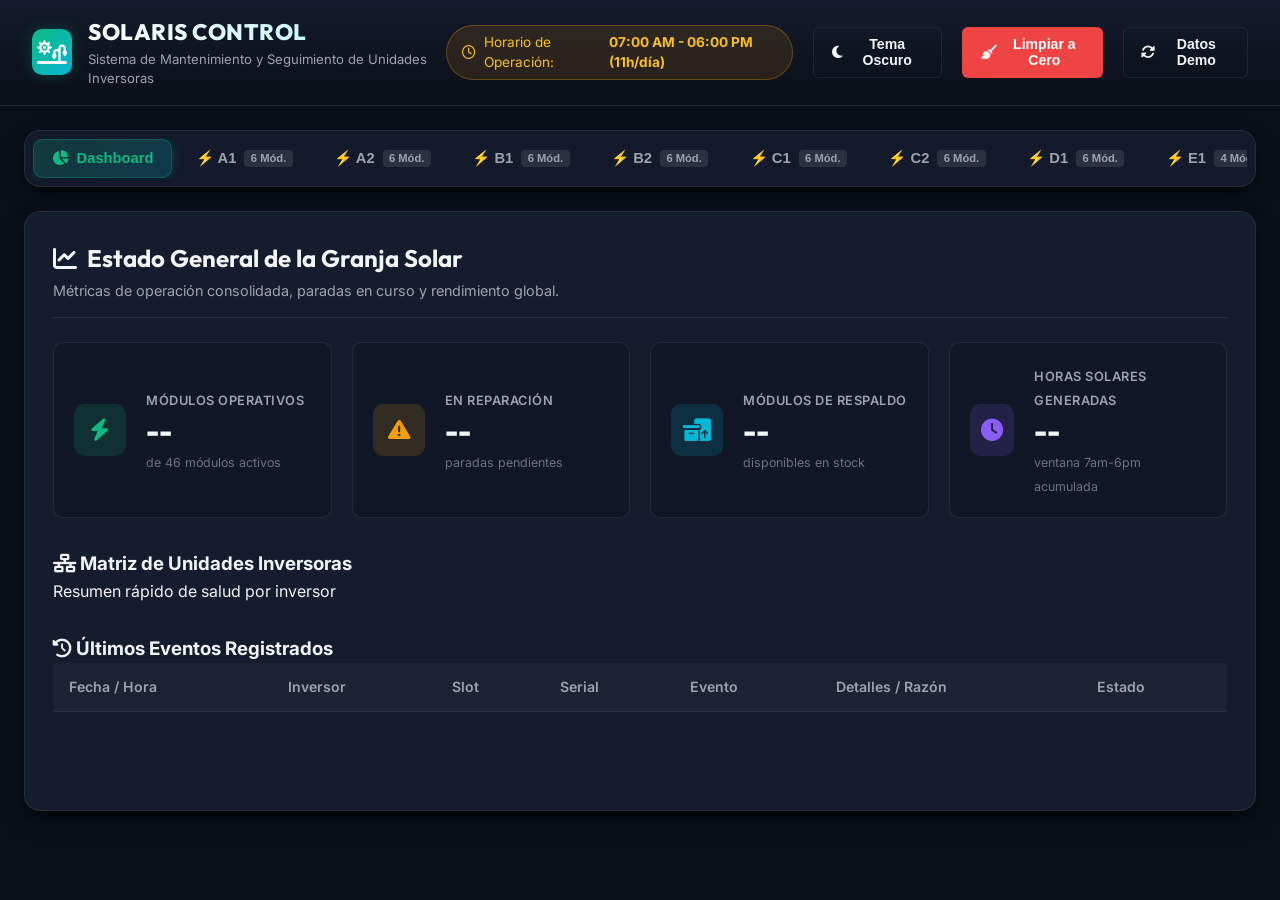
==== static/index.html @ cd7bfc7a "Feat: require mandatory final diagnosis or applied solution for repair restart" ====
<!DOCTYPE html>
<html lang="es">
<head>
    <meta charset="UTF-8">
    <meta name="viewport" content="width=device-width, initial-scale=1.0">
    <title>Granja Solar - Control de Módulos de Potencia</title>
    <!-- Google Fonts -->
    <link rel="preconnect" href="https://fonts.googleapis.com">
    <link rel="preconnect" href="https://fonts.gstatic.com" crossorigin>
    <link href="https://fonts.googleapis.com/css2?family=Inter:wght@300;400;500;600;700&family=Outfit:wght@400;600;700;800&display=swap" rel="stylesheet">
    <!-- FontAwesome / Lucide Icons -->
    <link rel="stylesheet" href="https://cdnjs.cloudflare.com/ajax/libs/font-awesome/6.4.0/css/all.min.css">
    <!-- Custom CSS -->
    <link rel="stylesheet" href="/static/css/styles.css">
</head>
<body>

    <!-- Header Navigation Bar -->
    <header class="app-header">
        <div class="header-brand">
            <div class="logo-icon">
                <i class="fa-solid fa-sun-plant-wilt"></i>
            </div>
            <div>
                <h1>SOLARIS CONTROL</h1>
                <p>Sistema de Mantenimiento y Seguimiento de Unidades Inversoras</p>
            </div>
        </div>

        <div class="header-status">
            <div class="solar-schedule-badge">
                <i class="fa-regular fa-clock"></i> Horario de Operación: <strong>07:00 AM - 06:00 PM (11h/día)</strong>
            </div>
            <button id="btn-theme-toggle" type="button" class="btn btn-outline" title="Cambiar Tema (Claro / Oscuro)">
                <i class="fa-solid fa-moon" id="theme-toggle-icon"></i> <span id="theme-toggle-text">Tema Oscuro</span>
            </button>
            <button id="btn-seed-clean" type="button" class="btn btn-danger" title="Limpiar base de datos a 0 horas y sin reparaciones para ingresar seriales reales">
                <i class="fa-solid fa-broom"></i> Limpiar a Cero
            </button>
            <button id="btn-seed-reset" type="button" class="btn btn-outline" title="Reiniciar datos iniciales de demostración">
                <i class="fa-solid fa-rotate"></i> Datos Demo
            </button>
        </div>
    </header>

    <!-- Main Container -->
    <main class="main-container">

        <!-- Navigation Tabs Bar -->
        <nav class="tabs-nav-wrapper">
            <div class="tabs-scroll" id="tabs-bar">
                <button class="tab-btn active" data-tab="dashboard">
                    <i class="fa-solid fa-chart-pie"></i> Dashboard
                </button>
                <button class="tab-btn" data-tab="A1">⚡ A1 <span class="mod-badge">6 Mód.</span></button>
                <button class="tab-btn" data-tab="A2">⚡ A2 <span class="mod-badge">6 Mód.</span></button>
                <button class="tab-btn" data-tab="B1">⚡ B1 <span class="mod-badge">6 Mód.</span></button>
                <button class="tab-btn" data-tab="B2">⚡ B2 <span class="mod-badge">6 Mód.</span></button>
                <button class="tab-btn" data-tab="C1">⚡ C1 <span class="mod-badge">6 Mód.</span></button>
                <button class="tab-btn" data-tab="C2">⚡ C2 <span class="mod-badge">6 Mód.</span></button>
                <button class="tab-btn" data-tab="D1">⚡ D1 <span class="mod-badge">6 Mód.</span></button>
                <button class="tab-btn" data-tab="E1">⚡ E1 <span class="mod-badge">4 Mód.</span></button>
                <button class="tab-btn" data-tab="spares">
                    <i class="fa-solid fa-boxes-stacked"></i> Respaldo
                </button>
                <button class="tab-btn" data-tab="history">
                    <i class="fa-solid fa-list-check"></i> Historial
                </button>
                <button class="tab-btn" data-tab="modules">
                    <i class="fa-solid fa-microchip"></i> Catálogo Módulos
                </button>
            </div>
        </nav>

        <!-- Tab Content Areas -->
        <section class="content-wrapper">

            <!-- 1. DASHBOARD OVERVIEW TAB -->
            <div class="tab-pane active" id="tab-dashboard">
                <div class="pane-header">
                    <h2><i class="fa-solid fa-chart-line"></i> Estado General de la Granja Solar</h2>
                    <p>Métricas de operación consolidada, paradas en curso y rendimiento global.</p>
                </div>

                <!-- KPI Metric Cards -->
                <div class="kpi-grid">
                    <div class="kpi-card success">
                        <div class="kpi-icon"><i class="fa-solid fa-bolt"></i></div>
                        <div class="kpi-content">
                            <span class="kpi-label">Módulos Operativos</span>
                            <h3 id="dash-op-count">--</h3>
                            <span class="kpi-sub">de 46 módulos activos</span>
                        </div>
                    </div>

                    <div class="kpi-card warning">
                        <div class="kpi-icon"><i class="fa-solid fa-triangle-exclamation"></i></div>
                        <div class="kpi-content">
                            <span class="kpi-label">En Reparación</span>
                            <h3 id="dash-repair-count">--</h3>
                            <span class="kpi-sub">paradas pendientes</span>
                        </div>
                    </div>

                    <div class="kpi-card info">
                        <div class="kpi-icon"><i class="fa-solid fa-boxes-packing"></i></div>
                        <div class="kpi-content">
                            <span class="kpi-label">Módulos de Respaldo</span>
                            <h3 id="dash-spare-count">--</h3>
                            <span class="kpi-sub">disponibles en stock</span>
                        </div>
                    </div>

                    <div class="kpi-card primary">
                        <div class="kpi-icon"><i class="fa-solid fa-clock"></i></div>
                        <div class="kpi-content">
                            <span class="kpi-label">Horas Solares Generadas</span>
                            <h3 id="dash-total-hours">--</h3>
                            <span class="kpi-sub">ventana 7am-6pm acumulada</span>
                        </div>
                    </div>
                </div>

                <!-- Live Farm Topology Grid -->
                <div class="section-block">
                    <div class="block-title">
                        <h3><i class="fa-solid fa-network-wired"></i> Matriz de Unidades Inversoras</h3>
                        <span>Resumen rápido de salud por inversor</span>
                    </div>
                    <div class="inverters-summary-grid" id="inverters-summary-container">
                        <!-- Dynamic Inverter Cards rendering -->
                    </div>
                </div>

                <!-- Recent Activity Table -->
                <div class="section-block">
                    <div class="block-title">
                        <h3><i class="fa-solid fa-clock-rotate-left"></i> Últimos Eventos Registrados</h3>
                    </div>
                    <div class="table-responsive">
                        <table class="data-table">
                            <thead>
                                <tr>
                                    <th>Fecha / Hora</th>
                                    <th>Inversor</th>
                                    <th>Slot</th>
                                    <th>Serial</th>
                                    <th>Evento</th>
                                    <th>Detalles / Razón</th>
                                    <th>Estado</th>
                                </tr>
                            </thead>
                            <tbody id="dash-recent-table">
                                <!-- Dynamic recent logs -->
                            </tbody>
                        </table>
                    </div>
                </div>
            </div>

            <!-- 2. INVERTER DETAIL TAB (Template for A1..E1 dynamically handled) -->
            <div class="tab-pane" id="tab-inverter">
                <div class="pane-header flex-between">
                    <div>
                        <h2 id="inv-title">⚡ Unidad Inversora A1</h2>
                        <p id="inv-subtitle">6 Módulos de Potencia Instalados</p>
                    </div>
                    <div class="inv-header-actions">
                        <button class="btn btn-outline" id="btn-inverter-view-history" title="Ver historial de fallas de esta unidad">
                            <i class="fa-solid fa-filter"></i> Ver Historial
                        </button>
                        <button class="btn btn-danger" id="btn-stop-inverter-all" title="Detener todos los módulos de esta unidad inversora">
                            <i class="fa-solid fa-power-off"></i> Parada Total Inversor
                        </button>
                        <button class="btn btn-success" id="btn-restart-inverter-all" title="Reanudar todos los módulos detenidos de esta unidad">
                            <i class="fa-solid fa-play"></i> Arranque Total Inversor
                        </button>
                        <button class="btn btn-primary" id="btn-quick-stop">
                            <i class="fa-solid fa-pause"></i> Parada Módulo
                        </button>
                        <button class="btn btn-secondary" id="btn-quick-replace">
                            <i class="fa-solid fa-arrows-rotate"></i> Reemplazar
                        </button>
                    </div>
                </div>

                <!-- Grid of Module Slots -->
                <div class="modules-grid" id="inverter-slots-container">
                    <!-- Rendered by JS -->
                </div>
            </div>

            <!-- 3. SPARES INVENTORY TAB -->
            <div class="tab-pane" id="tab-spares">
                <div class="pane-header flex-between">
                    <div>
                        <h2><i class="fa-solid fa-boxes-stacked"></i> Inventario de Módulos de Respaldo</h2>
                        <p>Gestión de módulos disponibles para sustitución inmediata en caso de avería.</p>
                    </div>
                    <button class="btn btn-primary" id="btn-add-spare">
                        <i class="fa-solid fa-plus"></i> Agregar Módulo de Respaldo
                    </button>
                </div>

                <div class="spares-grid" id="spares-list-container">
                    <!-- Rendered by JS -->
                </div>
            </div>

            <!-- 4. GLOBAL HISTORY & REPORTS TAB -->
            <div class="tab-pane" id="tab-history">
                <div class="pane-header flex-between">
                    <div>
                        <h2><i class="fa-solid fa-book"></i> Registros e Historial Completo de Mantenimiento</h2>
                        <p>Auditoría de paradas por reparación y sustituciones de módulos de potencia.</p>
                    </div>
                    <button class="btn btn-outline" id="btn-export-csv">
                        <i class="fa-solid fa-file-csv"></i> Exportar a CSV
                    </button>
                </div>

                <!-- Interactive Filter Control Panel for History -->
                <div class="history-filter-panel">
                    <div class="filter-group">
                        <label for="history-filter-inverter"><i class="fa-solid fa-bolt"></i> Unidad Inversora</label>
                        <select id="history-filter-inverter" class="form-control filter-select">
                            <option value="">Todas las Unidades (A1-E1)</option>
                            <option value="A1">Unidad A1</option>
                            <option value="A2">Unidad A2</option>
                            <option value="B1">Unidad B1</option>
                            <option value="B2">Unidad B2</option>
                            <option value="C1">Unidad C1</option>
                            <option value="C2">Unidad C2</option>
                            <option value="D1">Unidad D1</option>
                            <option value="E1">Unidad E1</option>
                        </select>
                    </div>

                    <div class="filter-group">
                        <label for="history-filter-serial"><i class="fa-solid fa-microchip"></i> Serial del Módulo</label>
                        <input type="text" id="history-filter-serial" class="form-control filter-input" placeholder="Ej: PM-A1-M3-7703...">
                    </div>

                    <div class="filter-group">
                        <label for="history-filter-status"><i class="fa-solid fa-list-check"></i> Estado Reparación</label>
                        <select id="history-filter-status" class="form-control filter-select">
                            <option value="all">Todos los Estados</option>
                            <option value="open">Abierta (En reparación)</option>
                            <option value="resolved">Resuelta (Restablecida)</option>
                        </select>
                    </div>

                    <div class="filter-group filter-search-group">
                        <label for="history-filter-search"><i class="fa-solid fa-magnifying-glass"></i> Búsqueda Libre</label>
                        <input type="text" id="history-filter-search" class="form-control filter-input" placeholder="Buscar por motivo, diagnóstico o técnico...">
                    </div>

                    <div class="filter-group filter-actions-group">
                        <button type="button" id="btn-history-apply-filters" class="btn btn-primary btn-sm" title="Aplicar los filtros seleccionados">
                            <i class="fa-solid fa-filter"></i> Aplicar Filtros
                        </button>
                        <button type="button" id="btn-history-clear-filters" class="btn btn-outline btn-sm" title="Limpiar todos los filtros aplicados">
                            <i class="fa-solid fa-rotate-left"></i> Limpiar Filtros
                        </button>
                    </div>
                </div>

                <div class="filter-results-badge-bar" id="history-results-counter">
                    <span><i class="fa-solid fa-info-circle"></i> Mostrando todos los registros del historial.</span>
                </div>

                <div class="history-tables-wrapper">
                    <h3>Paradas por Reparación</h3>
                    <div class="table-responsive mb-4">
                        <table class="data-table">
                            <thead>
                                <tr>
                                    <th>ID</th>
                                    <th>Serial Módulo</th>
                                    <th>Inversor</th>
                                    <th>Slot</th>
                                    <th>Fecha Parada</th>
                                    <th>Fecha Arranque</th>
                                    <th>Motivo / Falla</th>
                                    <th>Diagnóstico</th>
                                    <th>Estado</th>
                                    <th>Adjunto</th>
                                    <th>Acciones</th>
                                </tr>
                            </thead>
                            <tbody id="history-repairs-body">
                                <!-- Rendered by JS -->
                            </tbody>
                        </table>
                    </div>

                    <h3>Reemplazos Realizados</h3>
                    <div class="table-responsive">
                        <table class="data-table">
                            <thead>
                                <tr>
                                    <th>ID</th>
                                    <th>Inversor</th>
                                    <th>Slot</th>
                                    <th>Serial Saliente</th>
                                    <th>Serial Entrante</th>
                                    <th>Fecha / Hora</th>
                                    <th>Motivo de Cambio</th>
                                    <th>Técnico</th>
                                    <th>Adjunto</th>
                                    <th>Acción</th>
                                </tr>
                            </thead>
                            <tbody id="history-replacements-body">
                                <!-- Rendered by JS -->
                            </tbody>
                        </table>
                    </div>
                </div>
            </div>

            <!-- 5. ALL MODULES CATALOG TAB -->
            <div class="tab-pane" id="tab-modules">
                <div class="pane-header flex-between">
                    <div>
                        <h2><i class="fa-solid fa-microchip"></i> Catálogo e Inventario General de Módulos</h2>
                        <p>Consolidado global de todos los módulos de potencia registrados en la granja solar. Permite corregir números de serie.</p>
                    </div>
                    <div class="form-group mb-0" style="width: 280px;">
                        <input type="text" id="catalog-search-input" class="form-control" placeholder="🔍 Buscar por Serial o Inversor...">
                    </div>
                </div>

                <div class="table-responsive">
                    <table class="data-table">
                        <thead>
                            <tr>
                                <th>Número Serial</th>
                                <th>Inversor Asignado</th>
                                <th>Slot</th>
                                <th>Estado</th>
                                <th>Horas Operación (7am-6pm)</th>
                                <th>Reparaciones</th>
                                <th>Disponibilidad %</th>
                                <th>Acción</th>
                            </tr>
                        </thead>
                        <tbody id="modules-catalog-body">
                            <!-- Rendered by JS -->
                        </tbody>
                    </table>
                </div>
            </div>

        </section>
    </main>

    <!-- MODALS -->

    <!-- Modal 5: Editar Serial de Módulo -->
    <div class="modal-overlay" id="modal-edit-serial">
        <div class="modal-card">
            <div class="modal-header">
                <h3><i class="fa-solid fa-pen-to-square"></i> Editar Número Serial de Módulo</h3>
                <button class="close-modal">&times;</button>
            </div>
            <form id="form-edit-serial">
                <input type="hidden" id="edit-serial-old-input">
                <div class="modal-body">
                    <div class="form-group">
                        <label>Serial Actual</label>
                        <input type="text" id="edit-serial-old-display" class="form-control" readonly>
                    </div>
                    <div class="form-group">
                        <label>Nuevo Número Serial Corregido</label>
                        <input type="text" id="edit-serial-new-input" required class="form-control" placeholder="Ej: PM-A1-M1-CORRECT">
                        <small class="text-muted">Esta acción actualizará el serial en todos los slots, registros e historial asociados.</small>
                    </div>
                </div>
                <div class="modal-footer">
                    <button type="button" class="btn btn-outline close-modal">Cancelar</button>
                    <button type="submit" class="btn btn-primary"><i class="fa-solid fa-save"></i> Guardar Serial Corregido</button>
                </div>
            </form>
        </div>
    </div>

    <!-- Modal 6: Editar Evento de Parada / Reparación -->
    <div class="modal-overlay" id="modal-edit-repair-event">
        <div class="modal-card">
            <div class="modal-header">
                <h3><i class="fa-solid fa-pen-to-square"></i> Corregir Registro de Reparación</h3>
                <button class="close-modal">&times;</button>
            </div>
            <form id="form-edit-repair-event">
                <input type="hidden" id="edit-repair-id-input">
                <div class="modal-body">
                    <div class="form-row grid-2">
                        <div class="form-group">
                            <label>Módulo Serial</label>
                            <input type="text" id="edit-repair-serial-display" class="form-control" readonly>
                        </div>
                        <div class="form-group">
                            <label>Inversor / Slot</label>
                            <input type="text" id="edit-repair-location-display" class="form-control" readonly>
                        </div>
                    </div>
                    <div class="form-row grid-2">
                        <div class="form-group">
                            <label><i class="fa-regular fa-calendar-days"></i> Fecha / Hora Parada</label>
                            <input type="datetime-local" id="edit-repair-stop-time" required class="form-control">
                        </div>
                        <div class="form-group">
                            <label><i class="fa-regular fa-clock"></i> Fecha / Hora Arranque (Dejar vacío si está en proceso)</label>
                            <input type="datetime-local" id="edit-repair-restart-time" class="form-control">
                        </div>
                    </div>
                    <div class="form-group">
                        <label>Motivo / Falla</label>
                        <textarea id="edit-repair-reason" required class="form-control" rows="2"></textarea>
                    </div>
                    <div class="form-group">
                        <label>Diagnóstico / Solución</label>
                        <input type="text" id="edit-repair-diagnosis" class="form-control">
                    </div>
                    <div class="form-group">
                        <label>Archivo Adjunto de Soporte <small class="text-muted">(Opcional: PDF, foto, informe técnico)</small></label>
                        <input type="file" id="edit-repair-file-input" class="form-control">
                        <div id="edit-repair-file-current" class="mt-1"></div>
                    </div>
                </div>
                <div class="modal-footer">
                    <button type="button" class="btn btn-outline close-modal">Cancelar</button>
                    <button type="submit" class="btn btn-primary"><i class="fa-solid fa-save"></i> Guardar Cambios</button>
                </div>
            </form>
        </div>
    </div>

    <!-- Modal 7: Editar Evento de Reemplazo -->
    <div class="modal-overlay" id="modal-edit-replacement-event">
        <div class="modal-card">
            <div class="modal-header">
                <h3><i class="fa-solid fa-pen-to-square"></i> Corregir Registro de Reemplazo</h3>
                <button class="close-modal">&times;</button>
            </div>
            <form id="form-edit-replacement-event">
                <input type="hidden" id="edit-replacement-id-input">
                <div class="modal-body">
                    <div class="form-row grid-2">
                        <div class="form-group">
                            <label>Serial Saliente</label>
                            <input type="text" id="edit-rep-old-display" class="form-control" readonly>
                        </div>
                        <div class="form-group">
                            <label>Serial Entrante</label>
                            <input type="text" id="edit-rep-new-display" class="form-control" readonly>
                        </div>
                    </div>
                    <div class="form-row grid-2">
                        <div class="form-group">
                            <label><i class="fa-regular fa-calendar-days"></i> Fecha y Hora del Cambio</label>
                            <input type="datetime-local" id="edit-rep-timestamp" required class="form-control">
                        </div>
                        <div class="form-group">
                            <label>Técnico Responsable</label>
                            <input type="text" id="edit-rep-technician" class="form-control">
                        </div>
                    </div>
                    <div class="form-group">
                        <label>Motivo del Cambio</label>
                        <textarea id="edit-rep-reason" required class="form-control" rows="2"></textarea>
                    </div>
                    <div class="form-group">
                        <label>Archivo Adjunto de Soporte <small class="text-muted">(Opcional: PDF, foto, informe técnico)</small></label>
                        <input type="file" id="edit-rep-file-input" class="form-control">
                        <div id="edit-rep-file-current" class="mt-1"></div>
                    </div>
                </div>
                <div class="modal-footer">
                    <button type="button" class="btn btn-outline close-modal">Cancelar</button>
                    <button type="submit" class="btn btn-primary"><i class="fa-solid fa-save"></i> Guardar Cambios</button>
                </div>
            </form>
        </div>
    </div>

    <!-- MODALS -->

    <!-- Modal 1: Registrar Parada por Reparación -->
    <div class="modal-overlay" id="modal-stop-repair">
        <div class="modal-card">
            <div class="modal-header">
                <h3><i class="fa-solid fa-triangle-exclamation"></i> Registrar Parada por Reparación</h3>
                <button class="close-modal">&times;</button>
            </div>
            <form id="form-stop-repair">
                <div class="modal-body">
                    <div class="form-row grid-2">
                        <div class="form-group">
                            <label>Unidad Inversora</label>
                            <select id="stop-inverter-id" required class="form-control">
                                <option value="A1">A1</option>
                                <option value="A2">A2</option>
                                <option value="B1">B1</option>
                                <option value="B2">B2</option>
                                <option value="C1">C1</option>
                                <option value="C2">C2</option>
                                <option value="D1">D1</option>
                                <option value="E1">E1</option>
                            </select>
                        </div>

                        <div class="form-group">
                            <label>Número de Slot (Módulo)</label>
                            <select id="stop-slot-number" required class="form-control">
                                <!-- Populated by JS -->
                            </select>
                        </div>
                    </div>

                    <div class="form-group">
                        <label><i class="fa-regular fa-calendar-days"></i> Fecha y Hora de Parada</label>
                        <input type="datetime-local" id="stop-time" required class="form-control">
                    </div>

                    <div class="form-group">
                        <label>Razón / Motivo de la Parada</label>
                        <textarea id="stop-reason" required class="form-control" rows="2" placeholder="Ej: Falla por sobrecalentamiento, falla de aislamiento, disparo de protección..."></textarea>
                    </div>

                    <div class="form-group">
                        <label>Diagnóstico Preliminar (Opcional)</label>
                        <input type="text" id="stop-diagnosis" class="form-control" placeholder="Ej: Revisión en taller, pendiente cambio de varistor...">
                    </div>

                    <div class="form-group">
                        <label>Adjuntar Archivo / Soporte <small class="text-muted">(Opcional: PDF, fotos, informe de falla)</small></label>
                        <input type="file" id="stop-file-input" class="form-control">
                    </div>
                </div>

                <div class="modal-footer">
                    <button type="button" class="btn btn-outline close-modal">Cancelar</button>
                    <button type="submit" class="btn btn-danger"><i class="fa-solid fa-save"></i> Registrar Parada</button>
                </div>
            </form>
        </div>
    </div>

    <!-- Modal 2: Registrar Arranque post-Reparación -->
    <div class="modal-overlay" id="modal-restart-repair">
        <div class="modal-card">
            <div class="modal-header">
                <h3><i class="fa-solid fa-play"></i> Registrar Arranque de Módulo Reparado</h3>
                <button class="close-modal">&times;</button>
            </div>
            <form id="form-restart-repair">
                <input type="hidden" id="restart-repair-id">

                <div class="modal-body">
                    <div class="form-group">
                        <label>Módulo Serial / Inversor</label>
                        <input type="text" id="restart-serial-info" class="form-control" readonly>
                    </div>

                    <div class="form-group">
                        <label><i class="fa-regular fa-calendar-days"></i> Fecha y Hora de Arranque</label>
                        <input type="datetime-local" id="restart-time" required class="form-control">
                    </div>

                    <div class="form-group">
                        <label>Diagnóstico Final / Solución Aplicada <span style="color: var(--danger);">*</span></label>
                        <textarea id="restart-diagnosis" required class="form-control" rows="3" placeholder="Ej: Módulo reparado exitosamente. Se reemplazó la tarjeta de disparo y se superó la prueba de aislamiento."></textarea>
                    </div>

                    <div class="form-group">
                        <label>Adjuntar Informe de Pruebas / Protocolo <small class="text-muted">(Opcional: PDF, fotos)</small></label>
                        <input type="file" id="restart-file-input" class="form-control">
                    </div>
                </div>

                <div class="modal-footer">
                    <button type="button" class="btn btn-outline close-modal">Cancelar</button>
                    <button type="submit" class="btn btn-success"><i class="fa-solid fa-circle-check"></i> Finalizar Reparación y Arrancar</button>
                </div>
            </form>
        </div>
    </div>

    <!-- Modal 3: Registrar Reemplazo de Módulo por Módulo de Respaldo -->
    <div class="modal-overlay" id="modal-replace-module">
        <div class="modal-card">
            <div class="modal-header">
                <h3><i class="fa-solid fa-arrows-rotate"></i> Registrar Reemplazo de Módulo</h3>
                <button class="close-modal">&times;</button>
            </div>
            <form id="form-replace-module">
                <div class="modal-body">
                    <div class="form-row grid-2">
                        <div class="form-group">
                            <label>Unidad Inversora</label>
                            <select id="replace-inverter-id" required class="form-control">
                                <option value="A1">A1</option>
                                <option value="A2">A2</option>
                                <option value="B1">B1</option>
                                <option value="B2">B2</option>
                                <option value="C1">C1</option>
                                <option value="C2">C2</option>
                                <option value="D1">D1</option>
                                <option value="E1">E1</option>
                            </select>
                        </div>

                        <div class="form-group">
                            <label>Slot a Reemplazar</label>
                            <select id="replace-slot-number" required class="form-control">
                                <!-- Populated by JS -->
                            </select>
                        </div>
                    </div>

                    <div class="form-row grid-2">
                        <div class="form-group">
                            <label>Módulo Saliente (Serial Actual)</label>
                            <input type="text" id="replace-old-serial" class="form-control" readonly>
                        </div>

                        <div class="form-group">
                            <label><i class="fa-regular fa-calendar-days"></i> Fecha y Hora del Cambio</label>
                            <input type="datetime-local" id="replace-timestamp" required class="form-control">
                        </div>
                    </div>

                    <div class="form-group">
                        <label>Módulo Entrante (Seleccionar Respaldo)</label>
                        <select id="replace-new-serial-select" class="form-control">
                            <!-- Populated from spares list -->
                        </select>
                        <input type="text" id="replace-new-serial-custom" class="form-control mt-1" placeholder="o ingrese un nuevo serial: PM-NEW-9901">
                    </div>

                    <div class="form-row grid-2">
                        <div class="form-group">
                            <label>Técnico Responsable</label>
                            <input type="text" id="replace-technician" class="form-control" value="Técnico Solar" placeholder="Nombre o firma">
                        </div>

                        <div class="form-group">
                            <label>Motivo del Cambio</label>
                            <textarea id="replace-reason" required class="form-control" rows="1" placeholder="Ej: Sustitución preventiva por falla IGBT"></textarea>
                        </div>
                    </div>

                    <div class="form-group">
                        <label>Adjuntar Documento de Soporte <small class="text-muted">(Opcional: PDF, foto de reemplazo)</small></label>
                        <input type="file" id="replace-file-input" class="form-control">
                    </div>
                </div>

                <div class="modal-footer">
                    <button type="button" class="btn btn-outline close-modal">Cancelar</button>
                    <button type="submit" class="btn btn-primary"><i class="fa-solid fa-arrows-rotate"></i> Confirmar Reemplazo</button>
                </div>
            </form>
        </div>
    </div>

    <!-- Modal 4: Agregar Módulo de Respaldo -->
    <div class="modal-overlay" id="modal-add-spare">
        <div class="modal-card">
            <div class="modal-header">
                <h3><i class="fa-solid fa-plus-circle"></i> Nuevo Módulo de Respaldo</h3>
                <button class="close-modal">&times;</button>
            </div>
            <form id="form-add-spare">
                <div class="modal-body">
                    <div class="form-group">
                        <label>Número Serial Único</label>
                        <input type="text" id="spare-serial-input" required class="form-control" placeholder="Ej: PM-SPARE-007">
                    </div>
                </div>
                <div class="modal-footer">
                    <button type="button" class="btn btn-outline close-modal">Cancelar</button>
                    <button type="submit" class="btn btn-success"><i class="fa-solid fa-check"></i> Guardar en Inventario</button>
                </div>
            </form>
        </div>
    </div>

    <!-- Notification Toast Container -->
    <div id="toast-container" class="toast-container"></div>

    <!-- JS Code -->
    <script src="/static/js/app.js?v=1.7"></script>
</body>
</html>
---- static/css/styles.css ----
/* ==========================================================================
   SOLARIS CONTROL - DESIGN SYSTEM & TELEMETRY STYLES
   ========================================================================== */

:root {
    --bg-dark: #0b0f19;
    --bg-card: #151c2e;
    --bg-card-hover: #1e2840;
    --bg-input: #0f1523;
    --border-color: rgba(255, 255, 255, 0.08);
    --border-highlight: rgba(16, 185, 129, 0.3);

    --primary: #10b981;
    --primary-glow: rgba(16, 185, 129, 0.25);
    --secondary: #06b6d4;
    --accent-amber: #f59e0b;
    --danger: #ef4444;
    --danger-glow: rgba(239, 68, 68, 0.25);
    --purple: #8b5cf6;

    --text-main: #f3f4f6;
    --text-muted: #9ca3af;
    --text-dim: #6b7280;

    --font-heading: 'Outfit', -apple-system, sans-serif;
    --font-body: 'Inter', -apple-system, sans-serif;

    --shadow-card: 0 10px 25px -5px rgba(0, 0, 0, 0.5), 0 8px 10px -6px rgba(0, 0, 0, 0.5);
    --radius-sm: 6px;
    --radius-md: 10px;
    --radius-lg: 16px;
}

* {
    box-sizing: border-box;
    margin: 0;
    padding: 0;
}

body {
    background-color: var(--bg-dark);
    color: var(--text-main);
    font-family: var(--font-body);
    line-height: 1.5;
    min-height: 100vh;
    display: flex;
    flex-direction: column;
}

/* Header Navbar */
.app-header {
    background: linear-gradient(180deg, #131a2b 0%, #0b0f19 100%);
    border-bottom: 1px solid var(--border-color);
    padding: 1rem 2rem;
    display: flex;
    justify-content: space-between;
    align-items: center;
    position: sticky;
    top: 0;
    z-index: 100;
}

.header-brand {
    display: flex;
    align-items: center;
    gap: 1rem;
}

.logo-icon {
    width: 46px;
    height: 46px;
    background: linear-gradient(135deg, var(--primary) 0%, var(--secondary) 100%);
    border-radius: var(--radius-md);
    display: flex;
    align-items: center;
    justify-content: center;
    font-size: 1.5rem;
    color: #fff;
    box-shadow: 0 0 15px var(--primary-glow);
}

.header-brand h1 {
    font-family: var(--font-heading);
    font-size: 1.4rem;
    font-weight: 800;
    letter-spacing: 0.5px;
    background: linear-gradient(90deg, #ffffff 0%, #a5f3fc 100%);
    -webkit-background-clip: text;
    -webkit-text-fill-color: transparent;
}

.header-brand p {
    font-size: 0.82rem;
    color: var(--text-muted);
}

.header-status {
    display: flex;
    align-items: center;
    gap: 1.25rem;
}

.solar-schedule-badge {
    background: rgba(245, 158, 11, 0.12);
    border: 1px solid rgba(245, 158, 11, 0.3);
    color: #fbbf24;
    padding: 0.4rem 0.9rem;
    border-radius: 50px;
    font-size: 0.85rem;
    display: flex;
    align-items: center;
    gap: 0.5rem;
}

/* Main Container */
.main-container {
    flex: 1;
    max-width: 1500px;
    width: 100%;
    margin: 0 auto;
    padding: 1.5rem;
    display: flex;
    flex-direction: column;
    gap: 1.5rem;
}

/* Tabs Navigation Bar (Sticky) */
.tabs-nav-wrapper {
    background: rgba(21, 28, 46, 0.92);
    backdrop-filter: blur(12px);
    border: 1px solid var(--border-color);
    border-radius: var(--radius-lg);
    padding: 0.5rem;
    box-shadow: var(--shadow-card);
    position: sticky;
    top: 72px;
    z-index: 90;
}

.tabs-scroll {
    display: flex;
    gap: 0.4rem;
    overflow-x: auto;
    scrollbar-width: thin;
    scrollbar-color: rgba(255,255,255,0.2) transparent;
}

.tab-btn {
    background: transparent;
    border: none;
    color: var(--text-muted);
    padding: 0.65rem 1.1rem;
    font-size: 0.92rem;
    font-weight: 600;
    border-radius: var(--radius-md);
    cursor: pointer;
    white-space: nowrap;
    transition: all 0.2s ease;
    display: flex;
    align-items: center;
    gap: 0.5rem;
}

.tab-btn:hover {
    color: var(--text-main);
    background: rgba(255, 255, 255, 0.04);
}

.tab-btn.active {
    background: linear-gradient(135deg, rgba(16, 185, 129, 0.2) 0%, rgba(6, 182, 212, 0.2) 100%);
    color: var(--primary);
    border: 1px solid var(--border-highlight);
    box-shadow: 0 0 12px var(--primary-glow);
}

.mod-badge {
    background: rgba(255, 255, 255, 0.1);
    color: var(--text-muted);
    font-size: 0.7rem;
    padding: 0.15rem 0.4rem;
    border-radius: 4px;

}

.mod-badge.special {
    background: rgba(139, 92, 246, 0.25);
    color: #c4b5fd;
    border: 1px solid rgba(139, 92, 246, 0.4);
}

/* Content Panels */
.content-wrapper {
    background: var(--bg-card);
    border: 1px solid var(--border-color);
    border-radius: var(--radius-lg);
    padding: 1.75rem;
    box-shadow: var(--shadow-card);
    min-height: 600px;
}

.tab-pane {
    display: none;
}

.tab-pane.active {
    display: block;
    animation: fadeIn 0.25s ease-in-out;
}

@keyframes fadeIn {
    from { opacity: 0; transform: translateY(4px); }
    to { opacity: 1; transform: translateY(0); }
}

.pane-header {
    margin-bottom: 1.5rem;
    padding-bottom: 1rem;
    border-bottom: 1px solid var(--border-color);
}

.pane-header h2 {
    font-family: var(--font-heading);
    font-size: 1.5rem;
    font-weight: 700;
    color: var(--text-main);
    display: flex;
    align-items: center;
    gap: 0.6rem;
}

.pane-header p {
    color: var(--text-muted);
    font-size: 0.9rem;
    margin-top: 0.25rem;
}

.flex-between {
    display: flex;
    justify-content: space-between;
    align-items: center;
    flex-wrap: wrap;
    gap: 1rem;
}

/* KPI Cards */
.kpi-grid {
    display: grid;
    grid-template-columns: repeat(auto-fit, minmax(240px, 1fr));
    gap: 1.25rem;
    margin-bottom: 2rem;
}

.kpi-card {
    background: rgba(15, 21, 35, 0.6);
    border: 1px solid var(--border-color);
    border-radius: var(--radius-md);
    padding: 1.25rem;
    display: flex;
    align-items: center;
    gap: 1.25rem;
    transition: transform 0.2s, border-color 0.2s;
}

.kpi-card:hover {
    transform: translateY(-2px);
    border-color: rgba(255, 255, 255, 0.15);
}

.kpi-icon {
    width: 52px;
    height: 52px;
    border-radius: var(--radius-md);
    display: flex;
    align-items: center;
    justify-content: center;
    font-size: 1.4rem;
}

.kpi-card.success .kpi-icon { background: rgba(16, 185, 129, 0.15); color: var(--primary); }
.kpi-card.warning .kpi-icon { background: rgba(245, 158, 11, 0.15); color: var(--accent-amber); }
.kpi-card.info .kpi-icon { background: rgba(6, 182, 212, 0.15); color: var(--secondary); }
.kpi-card.primary .kpi-icon { background: rgba(139, 92, 246, 0.15); color: var(--purple); }

.kpi-label {
    font-size: 0.8rem;
    text-transform: uppercase;
    letter-spacing: 0.5px;
    color: var(--text-muted);
    font-weight: 600;
}

.kpi-content h3 {
    font-family: var(--font-heading);
    font-size: 1.8rem;
    font-weight: 800;
    color: var(--text-main);
    line-height: 1.1;
    margin: 0.2rem 0;
}

.kpi-sub {
    font-size: 0.78rem;
    color: var(--text-dim);
}

/* Inverter Grid Summary on Dashboard */
.inverters-summary-grid {
    display: grid;
    grid-template-columns: repeat(auto-fit, minmax(280px, 1fr));
    gap: 1.25rem;
    margin-bottom: 2rem;
}

.inv-summary-card {
    background: var(--bg-card-hover);
    border: 1px solid var(--border-color);
    border-radius: var(--radius-md);
    padding: 1.1rem;
    cursor: pointer;
    transition: all 0.2s ease;
}

.inv-summary-card:hover {
    border-color: var(--primary);
    box-shadow: 0 0 15px var(--primary-glow);
}

.inv-summary-header {
    display: flex;
    justify-content: space-between;
    align-items: center;
    margin-bottom: 0.8rem;
}

.inv-summary-title {
    font-family: var(--font-heading);
    font-size: 1.1rem;
    font-weight: 700;
    color: var(--text-main);
}

.inv-slots-mini {
    display: flex;
    gap: 0.3rem;
    margin-top: 0.6rem;
}

.slot-dot {
    flex: 1;
    height: 8px;
    border-radius: 4px;
    background: #374151;
}

.slot-dot.operating { background: var(--primary); box-shadow: 0 0 6px var(--primary-glow); }
.slot-dot.in_repair { background: var(--accent-amber); box-shadow: 0 0 6px rgba(245,158,11,0.5); }
.slot-dot.retired { background: #6b7280; }

/* Inverter Module Cards Grid */
.modules-grid {
    display: grid;
    grid-template-columns: repeat(auto-fit, minmax(320px, 1fr));
    gap: 1.5rem;
}

.module-card {
    background: #0f1523;
    border: 1px solid var(--border-color);
    border-radius: var(--radius-md);
    padding: 1.35rem;
    display: flex;
    flex-direction: column;
    gap: 1rem;
    position: relative;
    transition: border-color 0.2s ease;
}

.module-card.status-operating { border-top: 4px solid var(--primary); }
.module-card.status-in_repair { border-top: 4px solid var(--accent-amber); background: rgba(245, 158, 11, 0.03); }

.module-card-header {
    display: flex;
    justify-content: space-between;
    align-items: flex-start;
}

.module-slot-label {
    font-size: 0.75rem;
    text-transform: uppercase;
    font-weight: 700;
    color: var(--text-dim);
    letter-spacing: 0.5px;
}

.module-serial {
    font-family: var(--font-heading);
    font-size: 1.15rem;
    font-weight: 700;
    color: var(--text-main);
    margin-top: 0.15rem;
}

.status-tag {
    padding: 0.3rem 0.75rem;
    border-radius: 50px;
    font-size: 0.75rem;
    font-weight: 700;
    text-transform: uppercase;
    letter-spacing: 0.5px;
    display: inline-flex;
    align-items: center;
    gap: 0.4rem;
}

.status-tag.operating { background: rgba(16, 185, 129, 0.15); color: var(--primary); border: 1px solid var(--primary-glow); }
.status-tag.in_repair { background: rgba(245, 158, 11, 0.15); color: var(--accent-amber); border: 1px solid rgba(245, 158, 11, 0.3); }
.status-tag.spare { background: rgba(6, 182, 212, 0.15); color: var(--secondary); border: 1px solid rgba(6, 182, 212, 0.3); }

.metrics-box {
    background: rgba(255, 255, 255, 0.03);
    border-radius: var(--radius-sm);
    padding: 0.9rem;
    display: grid;
    grid-template-columns: 1fr 1fr;
    gap: 0.75rem;
}

.metric-item {
    display: flex;
    flex-direction: column;
}

.metric-item .m-label {
    font-size: 0.72rem;
    color: var(--text-muted);
}

.metric-item .m-val {
    font-family: var(--font-heading);
    font-size: 1.1rem;
    font-weight: 700;
    color: var(--text-main);
}

.active-repair-banner {
    background: rgba(239, 68, 68, 0.1);
    border: 1px dashed rgba(239, 68, 68, 0.4);
    border-radius: var(--radius-sm);
    padding: 0.75rem;
    font-size: 0.82rem;
    color: #fca5a5;
}

.card-actions {
    display: flex;
    gap: 0.6rem;
    margin-top: auto;
    align-items: center;
}

.btn-icon-only {
    flex: 1;
    height: 38px;
    padding: 0;
    display: inline-flex;
    align-items: center;
    justify-content: center;
    border-radius: var(--radius-sm);
    font-size: 0.95rem;
    transition: transform 0.15s ease, box-shadow 0.2s ease, background-color 0.2s ease;
}

.btn-icon-only:hover {
    transform: translateY(-1px);
}

/* Spares Grid */
.spares-grid {
    display: grid;
    grid-template-columns: repeat(auto-fill, minmax(240px, 1fr));
    gap: 1.25rem;
}

.spare-card {
    background: #0f1523;
    border: 1px solid var(--border-color);
    border-radius: var(--radius-md);
    padding: 1.2rem;
    display: flex;
    flex-direction: column;
    gap: 0.6rem;
}

/* Tables */
.table-responsive {
    width: 100%;
    overflow-x: auto;
}

.data-table {
    width: 100%;
    border-collapse: collapse;
    font-size: 0.88rem;
    text-align: left;
}

.data-table th {
    background: rgba(255, 255, 255, 0.03);
    color: var(--text-muted);
    padding: 0.85rem 1rem;
    font-weight: 600;
    border-bottom: 1px solid var(--border-color);
}

.data-table td {
    padding: 0.85rem 1rem;
    border-bottom: 1px solid rgba(255, 255, 255, 0.05);
    color: var(--text-main);
}

.data-table tbody tr:hover {
    background: rgba(255, 255, 255, 0.02);
}

/* Buttons */
.btn {
    display: inline-flex;
    align-items: center;
    justify-content: center;
    gap: 0.5rem;
    padding: 0.55rem 1.1rem;
    font-size: 0.88rem;
    font-weight: 600;
    border-radius: var(--radius-sm);
    border: 1px solid transparent;
    cursor: pointer;
    transition: all 0.2s ease;
}

.btn-primary {
    background: var(--primary);
    color: #042f2e;
}

.btn-primary:hover {
    background: #34d399;
    box-shadow: 0 0 12px var(--primary-glow);
}

.btn-secondary {
    background: var(--secondary);
    color: #083344;
}

.btn-secondary:hover {
    background: #22d3ee;
}

.btn-danger {
    background: var(--danger);
    color: #fff;
}

.btn-danger:hover {
    background: #f87171;
    box-shadow: 0 0 12px var(--danger-glow);
}

.btn-success {
    background: var(--primary);
    color: #042f2e;
}

.btn-outline {
    background: transparent;
    border-color: var(--border-color);
    color: var(--text-main);
}

.btn-outline:hover {
    border-color: var(--text-muted);
    background: rgba(255, 255, 255, 0.05);
}

.btn-sm {
    padding: 0.35rem 0.75rem;
    font-size: 0.78rem;
}

/* Modals */
.modal-overlay {
    position: fixed;
    top: 0;
    left: 0;
    width: 100vw;
    height: 100vh;
    background: rgba(5, 8, 15, 0.85);
    backdrop-filter: blur(8px);
    display: none;
    align-items: center;
    justify-content: center;
    padding: 1rem;
    z-index: 1000;
}

.modal-overlay.active {
    display: flex;
    animation: fadeIn 0.2s ease-out;
}

.modal-card {
    background: var(--bg-card);
    border: 1px solid var(--border-color);
    border-radius: var(--radius-lg);
    width: 100%;
    max-width: 580px;
    max-height: calc(100vh - 2.5rem);
    padding: 1.5rem;
    box-shadow: var(--shadow-card);
    display: flex;
    flex-direction: column;
    overflow: hidden;
}

.modal-header {
    display: flex;
    justify-content: space-between;
    align-items: center;
    margin-bottom: 1rem;
    padding-bottom: 0.75rem;
    border-bottom: 1px solid var(--border-color);
    flex-shrink: 0;
}

.modal-header h3 {
    font-family: var(--font-heading);
    font-size: 1.25rem;
    color: var(--text-main);
    display: flex;
    align-items: center;
    gap: 0.5rem;
}

.close-modal {
    background: none;
    border: none;
    color: var(--text-muted);
    font-size: 1.5rem;
    cursor: pointer;
}

.close-modal:hover { color: var(--text-main); }

.modal-card form {
    display: flex;
    flex-direction: column;
    flex: 1;
    min-height: 0;
    overflow: hidden;
}

.modal-body {
    overflow-y: auto;
    flex: 1;
    padding-right: 0.5rem;
    margin-bottom: 0.5rem;
    scrollbar-width: thin;
    scrollbar-color: rgba(255, 255, 255, 0.2) transparent;
}

.form-row.grid-2 {
    display: grid;
    grid-template-columns: 1fr 1fr;
    gap: 1rem;
}

@media (max-width: 540px) {
    .form-row.grid-2 {
        grid-template-columns: 1fr;
        gap: 0;
    }
}

.form-group {
    margin-bottom: 1rem;
}

.form-group label {
    display: block;
    font-size: 0.82rem;
    font-weight: 600;
    color: var(--text-muted);
    margin-bottom: 0.35rem;
}

.form-control {
    width: 100%;
    background: var(--bg-input);
    border: 1px solid var(--border-color);
    border-radius: var(--radius-sm);
    padding: 0.6rem 0.8rem;
    color: var(--text-main);
    font-family: var(--font-body);
    font-size: 0.88rem;
    outline: none;
    transition: border-color 0.2s;
}

.form-control:focus {
    border-color: var(--primary);
    box-shadow: 0 0 8px var(--primary-glow);
}

/* High-Contrast Calendar & Clock Picker Icons per Theme (AGENTS.md Rule) */
[data-theme="dark"] input[type="datetime-local"],
[data-theme="dark"] input[type="date"],
[data-theme="dark"] input[type="time"],
:root:not([data-theme="light"]) input[type="datetime-local"],
:root:not([data-theme="light"]) input[type="date"],
:root:not([data-theme="light"]) input[type="time"] {
    color-scheme: dark;
}

[data-theme="dark"] input[type="datetime-local"]::-webkit-calendar-picker-indicator,
[data-theme="dark"] input[type="date"]::-webkit-calendar-picker-indicator,
[data-theme="dark"] input[type="time"]::-webkit-calendar-picker-indicator,
:root:not([data-theme="light"]) input[type="datetime-local"]::-webkit-calendar-picker-indicator,
:root:not([data-theme="light"]) input[type="date"]::-webkit-calendar-picker-indicator,
:root:not([data-theme="light"]) input[type="time"]::-webkit-calendar-picker-indicator {
    filter: invert(1) brightness(100%);
    cursor: pointer;
    opacity: 0.9;
    padding: 0.2rem;
    transition: opacity 0.2s ease, transform 0.2s ease;
}

[data-theme="light"] input[type="datetime-local"],
[data-theme="light"] input[type="date"],
[data-theme="light"] input[type="time"] {
    color-scheme: light;
}

[data-theme="light"] input[type="datetime-local"]::-webkit-calendar-picker-indicator,
[data-theme="light"] input[type="date"]::-webkit-calendar-picker-indicator,
[data-theme="light"] input[type="time"]::-webkit-calendar-picker-indicator {
    filter: none;
    cursor: pointer;
    opacity: 0.9;
    padding: 0.2rem;
    transition: opacity 0.2s ease, transform 0.2s ease;
}

input[type="datetime-local"]::-webkit-calendar-picker-indicator:hover,
input[type="date"]::-webkit-calendar-picker-indicator:hover,
input[type="time"]::-webkit-calendar-picker-indicator:hover {
    opacity: 1;
    transform: scale(1.15);
}

.modal-footer {
    display: flex;
    justify-content: flex-end;
    gap: 0.75rem;
    padding-top: 1rem;
    border-top: 1px solid var(--border-color);
    flex-shrink: 0;
    background: var(--bg-card);
}

/* Toast notifications */
.toast-container {
    position: fixed;
    bottom: 2rem;
    right: 2rem;
    z-index: 2000;
    display: flex;
    flex-direction: column;
    gap: 0.75rem;
}

.toast {
    background: var(--bg-card);
    border: 1px solid var(--border-color);
    border-left: 4px solid var(--primary);
    border-radius: var(--radius-sm);
    padding: 0.85rem 1.25rem;
    color: var(--text-main);
    font-size: 0.88rem;
    box-shadow: var(--shadow-card);
    animation: slideIn 0.3s cubic-bezier(0.16, 1, 0.3, 1);
}

.toast.error { border-left-color: var(--danger); }

@keyframes slideIn {
    from { transform: translateX(100%); opacity: 0; }
    to { transform: translateX(0); opacity: 1; }
}

.text-muted { color: var(--text-muted); }
.mt-1 { margin-top: 0.25rem; }
.mb-4 { margin-bottom: 1.5rem; }

/* History Filter Panel Styles */
.history-filter-panel {
    background: var(--bg-card);
    border: 1px solid var(--border-color);
    border-radius: var(--radius-md);
    padding: 1rem 1.25rem;
    margin-bottom: 1rem;
    display: flex;
    flex-wrap: wrap;
    align-items: flex-end;
    gap: 1rem;
    box-shadow: 0 4px 15px rgba(0, 0, 0, 0.2);
}

.history-filter-panel .filter-group {
    display: flex;
    flex-direction: column;
    gap: 0.35rem;
    flex: 1 1 180px;
    min-width: 160px;
}

.history-filter-panel .filter-search-group {
    flex: 2 1 240px;
    min-width: 220px;
}

.history-filter-panel .filter-actions-group {
    flex: 0 0 auto;
    display: flex;
    gap: 0.5rem;
    align-items: flex-end;
}

.history-filter-panel label {
    font-size: 0.78rem;
    font-weight: 600;
    color: var(--text-muted);
    text-transform: uppercase;
    letter-spacing: 0.5px;
    display: flex;
    align-items: center;
    gap: 0.4rem;
}

.history-filter-panel label i {
    color: var(--primary);
}

.history-filter-panel .filter-select,
.history-filter-panel .filter-input {
    background: var(--bg-input);
    border: 1px solid var(--border-color);
    color: var(--text-main);
    padding: 0.5rem 0.75rem;
    border-radius: var(--radius-sm);
    font-size: 0.85rem;
    height: 38px;
}

.history-filter-panel .filter-select:focus,
.history-filter-panel .filter-input:focus {
    border-color: var(--secondary);
    box-shadow: 0 0 10px rgba(6, 182, 212, 0.2);
}

.filter-results-badge-bar {
    display: flex;
    align-items: center;
    justify-content: space-between;
    background: rgba(15, 21, 35, 0.6);
    border: 1px dashed var(--border-color);
    border-radius: var(--radius-sm);
    padding: 0.5rem 1rem;
    margin-bottom: 1.25rem;
    font-size: 0.82rem;
    color: var(--text-muted);
}

.filter-results-badge-bar strong {
    color: var(--secondary);
}

.filter-results-badge-bar .badge-count {
    display: inline-flex;
    align-items: center;
    gap: 0.3rem;
    background: rgba(6, 182, 212, 0.15);
    color: var(--secondary);
    border: 1px solid rgba(6, 182, 212, 0.3);
    padding: 0.15rem 0.5rem;
    border-radius: 12px;
    font-size: 0.75rem;
    font-weight: 600;
}

/* ==========================================================================
   LIGHT THEME DESIGN SYSTEM & OVERRIDES
   ========================================================================== */

[data-theme="light"] {
    --bg-dark: #f8fafc;
    --bg-card: #ffffff;
    --bg-card-hover: #f1f5f9;
    --bg-input: #ffffff;
    --border-color: rgba(0, 0, 0, 0.12);
    --border-highlight: rgba(16, 185, 129, 0.4);

    --primary: #059669;
    --primary-glow: rgba(5, 150, 105, 0.2);
    --secondary: #0891b2;
    --accent-amber: #d97706;
    --danger: #dc2626;
    --danger-glow: rgba(220, 38, 38, 0.2);
    --purple: #7c3aed;

    --text-main: #0f172a;
    --text-muted: #475569;
    --text-dim: #64748b;

    --shadow-card: 0 10px 25px -5px rgba(0, 0, 0, 0.06), 0 8px 10px -6px rgba(0, 0, 0, 0.04);
}

[data-theme="light"] .app-header {
    background: linear-gradient(180deg, #ffffff 0%, #f1f5f9 100%);
}

[data-theme="light"] .header-brand h1 {
    background: linear-gradient(90deg, #0f172a 0%, #0284c7 100%);
    -webkit-background-clip: text;
    -webkit-text-fill-color: transparent;
}

[data-theme="light"] .solar-schedule-badge {
    background: rgba(217, 119, 6, 0.12);
    border-color: rgba(217, 119, 6, 0.3);
    color: #b45309;
}

[data-theme="light"] .tabs-nav-wrapper {
    background: rgba(255, 255, 255, 0.95);
    border-color: rgba(0, 0, 0, 0.1);
}

[data-theme="light"] .tab-btn:hover {
    background: rgba(0, 0, 0, 0.05);
}

[data-theme="light"] .tab-btn.active {
    background: linear-gradient(135deg, rgba(5, 150, 105, 0.12) 0%, rgba(8, 145, 178, 0.12) 100%);
    color: var(--primary);
}

[data-theme="light"] .mod-badge {
    background: rgba(0, 0, 0, 0.06);
    color: var(--text-muted);
}

[data-theme="light"] .kpi-card {
    background: #ffffff;
    border: 1px solid rgba(0, 0, 0, 0.12);
    box-shadow: 0 4px 12px rgba(0, 0, 0, 0.05);
}

[data-theme="light"] .kpi-card.success .kpi-icon { background: rgba(5, 150, 105, 0.15); color: #047857; }
[data-theme="light"] .kpi-card.warning .kpi-icon { background: rgba(217, 119, 6, 0.15); color: #b45309; }
[data-theme="light"] .kpi-card.info .kpi-icon { background: rgba(8, 145, 178, 0.15); color: #0e7490; }
[data-theme="light"] .kpi-card.primary .kpi-icon { background: rgba(124, 58, 237, 0.15); color: #6d28d9; }

[data-theme="light"] .status-tag.operating {
    background: rgba(5, 150, 105, 0.12);
    color: #047857;
    border: 1px solid rgba(5, 150, 105, 0.35);
    font-weight: 700;
}

[data-theme="light"] .status-tag.in_repair {
    background: rgba(217, 119, 6, 0.12);
    color: #b45309;
    border: 1px solid rgba(217, 119, 6, 0.35);
    font-weight: 700;
}

[data-theme="light"] .status-tag.spare {
    background: rgba(8, 145, 178, 0.12);
    color: #0e7490;
    border: 1px solid rgba(8, 145, 178, 0.35);
    font-weight: 700;
}

[data-theme="light"] .inv-summary-card {
    background: #ffffff;
    border: 1px solid rgba(0, 0, 0, 0.12);
    box-shadow: 0 4px 12px rgba(0, 0, 0, 0.05);
}

[data-theme="light"] .inv-summary-card:hover {
    background: #f8fafc;
    border-color: #059669;
    box-shadow: 0 4px 15px rgba(5, 150, 105, 0.15);
}

[data-theme="light"] .module-card {
    background: #ffffff;
    box-shadow: 0 4px 12px rgba(0, 0, 0, 0.04);
}

[data-theme="light"] .spare-card {
    background: #ffffff;
    box-shadow: 0 4px 12px rgba(0, 0, 0, 0.04);
}

[data-theme="light"] .metrics-box {
    background: rgba(0, 0, 0, 0.03);
}

[data-theme="light"] .slot-dot {
    background: #cbd5e1;
}

[data-theme="light"] .slot-dot.operating {
    background: #059669;
    box-shadow: 0 0 4px rgba(5, 150, 105, 0.3);
}

[data-theme="light"] .slot-dot.in_repair {
    background: #d97706;
    box-shadow: 0 0 4px rgba(217, 119, 6, 0.3);
}

[data-theme="light"] .slot-dot.retired {
    background: #94a3b8;
}

[data-theme="light"] .data-table th {
    background: rgba(0, 0, 0, 0.03);
}

[data-theme="light"] .data-table td {
    border-bottom-color: rgba(0, 0, 0, 0.06);
}

[data-theme="light"] .data-table tbody tr:hover {
    background: rgba(0, 0, 0, 0.03);
}

[data-theme="light"] .modal-overlay {
    background: rgba(15, 23, 42, 0.5);
}

[data-theme="light"] .modal-card {
    background: #ffffff;
}

[data-theme="light"] .modal-footer {
    background: #ffffff;
}

[data-theme="light"] .form-control {
    background: #ffffff;
    border-color: rgba(0, 0, 0, 0.2);
}

[data-theme="light"] .history-filter-panel {
    background: #ffffff;
    box-shadow: 0 4px 15px rgba(0, 0, 0, 0.05);
}

[data-theme="light"] .history-filter-panel .filter-select,
[data-theme="light"] .history-filter-panel .filter-input {
    background: #ffffff;
    border-color: rgba(0, 0, 0, 0.2);
}

[data-theme="light"] .filter-results-badge-bar {
    background: rgba(0, 0, 0, 0.03);
}

[data-theme="light"] .btn-outline {
    border-color: rgba(0, 0, 0, 0.2);
    color: var(--text-main);
}

[data-theme="light"] .btn-outline:hover {
    background: rgba(0, 0, 0, 0.05);
    border-color: var(--text-muted);
}

[data-theme="light"] .toast {
    background: #ffffff;
    color: #0f172a;
    border-color: rgba(0, 0, 0, 0.15);
    box-shadow: 0 10px 25px rgba(0, 0, 0, 0.15);
}
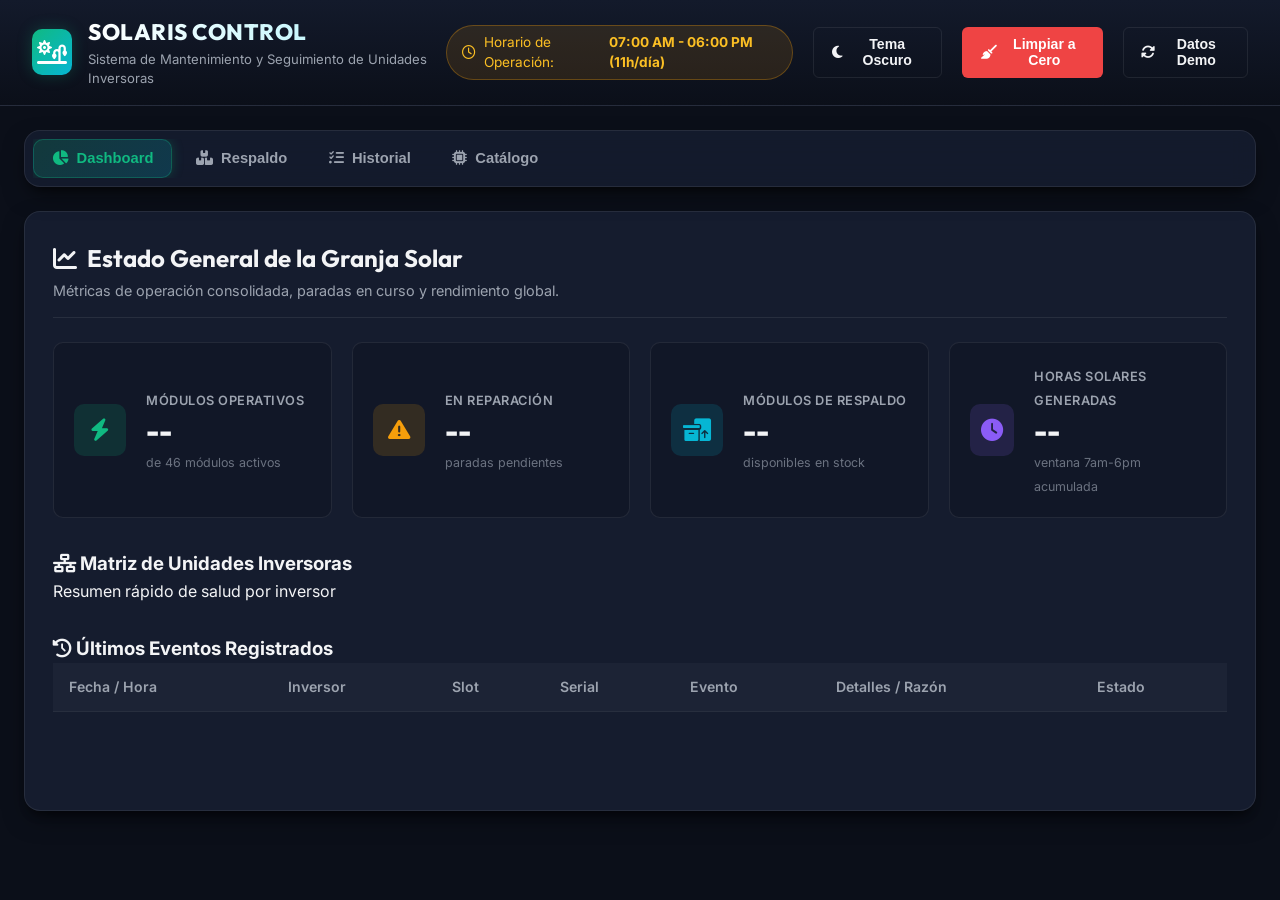
==== commit 5fe32c21: "UI: simplify top navigation ribbon menu to show main sections only" ====
--- a/static/index.html
+++ b/static/index.html
@@ -49,25 +49,17 @@
         <!-- Navigation Tabs Bar -->
         <nav class="tabs-nav-wrapper">
             <div class="tabs-scroll" id="tabs-bar">
-                <button class="tab-btn active" data-tab="dashboard">
+                <button type="button" class="tab-btn active" data-tab="dashboard">
                     <i class="fa-solid fa-chart-pie"></i> Dashboard
                 </button>
-                <button class="tab-btn" data-tab="A1">⚡ A1 <span class="mod-badge">6 Mód.</span></button>
-                <button class="tab-btn" data-tab="A2">⚡ A2 <span class="mod-badge">6 Mód.</span></button>
-                <button class="tab-btn" data-tab="B1">⚡ B1 <span class="mod-badge">6 Mód.</span></button>
-                <button class="tab-btn" data-tab="B2">⚡ B2 <span class="mod-badge">6 Mód.</span></button>
-                <button class="tab-btn" data-tab="C1">⚡ C1 <span class="mod-badge">6 Mód.</span></button>
-                <button class="tab-btn" data-tab="C2">⚡ C2 <span class="mod-badge">6 Mód.</span></button>
-                <button class="tab-btn" data-tab="D1">⚡ D1 <span class="mod-badge">6 Mód.</span></button>
-                <button class="tab-btn" data-tab="E1">⚡ E1 <span class="mod-badge">4 Mód.</span></button>
-                <button class="tab-btn" data-tab="spares">
+                <button type="button" class="tab-btn" data-tab="spares">
                     <i class="fa-solid fa-boxes-stacked"></i> Respaldo
                 </button>
-                <button class="tab-btn" data-tab="history">
+                <button type="button" class="tab-btn" data-tab="history">
                     <i class="fa-solid fa-list-check"></i> Historial
                 </button>
-                <button class="tab-btn" data-tab="modules">
-                    <i class="fa-solid fa-microchip"></i> Catálogo Módulos
+                <button type="button" class="tab-btn" data-tab="modules">
+                    <i class="fa-solid fa-microchip"></i> Catálogo
                 </button>
             </div>
         </nav>
@@ -162,7 +154,12 @@
             <div class="tab-pane" id="tab-inverter">
                 <div class="pane-header flex-between">
                     <div>
-                        <h2 id="inv-title">⚡ Unidad Inversora A1</h2>
+                        <div style="display: flex; align-items: center; gap: 0.75rem; margin-bottom: 0.35rem;">
+                            <button type="button" class="btn btn-outline btn-sm" id="btn-back-to-dashboard" title="Volver al Dashboard principal">
+                                <i class="fa-solid fa-arrow-left"></i> Volver al Dashboard
+                            </button>
+                            <h2 id="inv-title" style="margin: 0;">⚡ Unidad Inversora A1</h2>
+                        </div>
                         <p id="inv-subtitle">6 Módulos de Potencia Instalados</p>
                     </div>
                     <div class="inv-header-actions">
@@ -692,6 +689,6 @@
     <div id="toast-container" class="toast-container"></div>
 
     <!-- JS Code -->
-    <script src="/static/js/app.js?v=1.7"></script>
+    <script src="/static/js/app.js?v=1.8"></script>
 </body>
 </html>
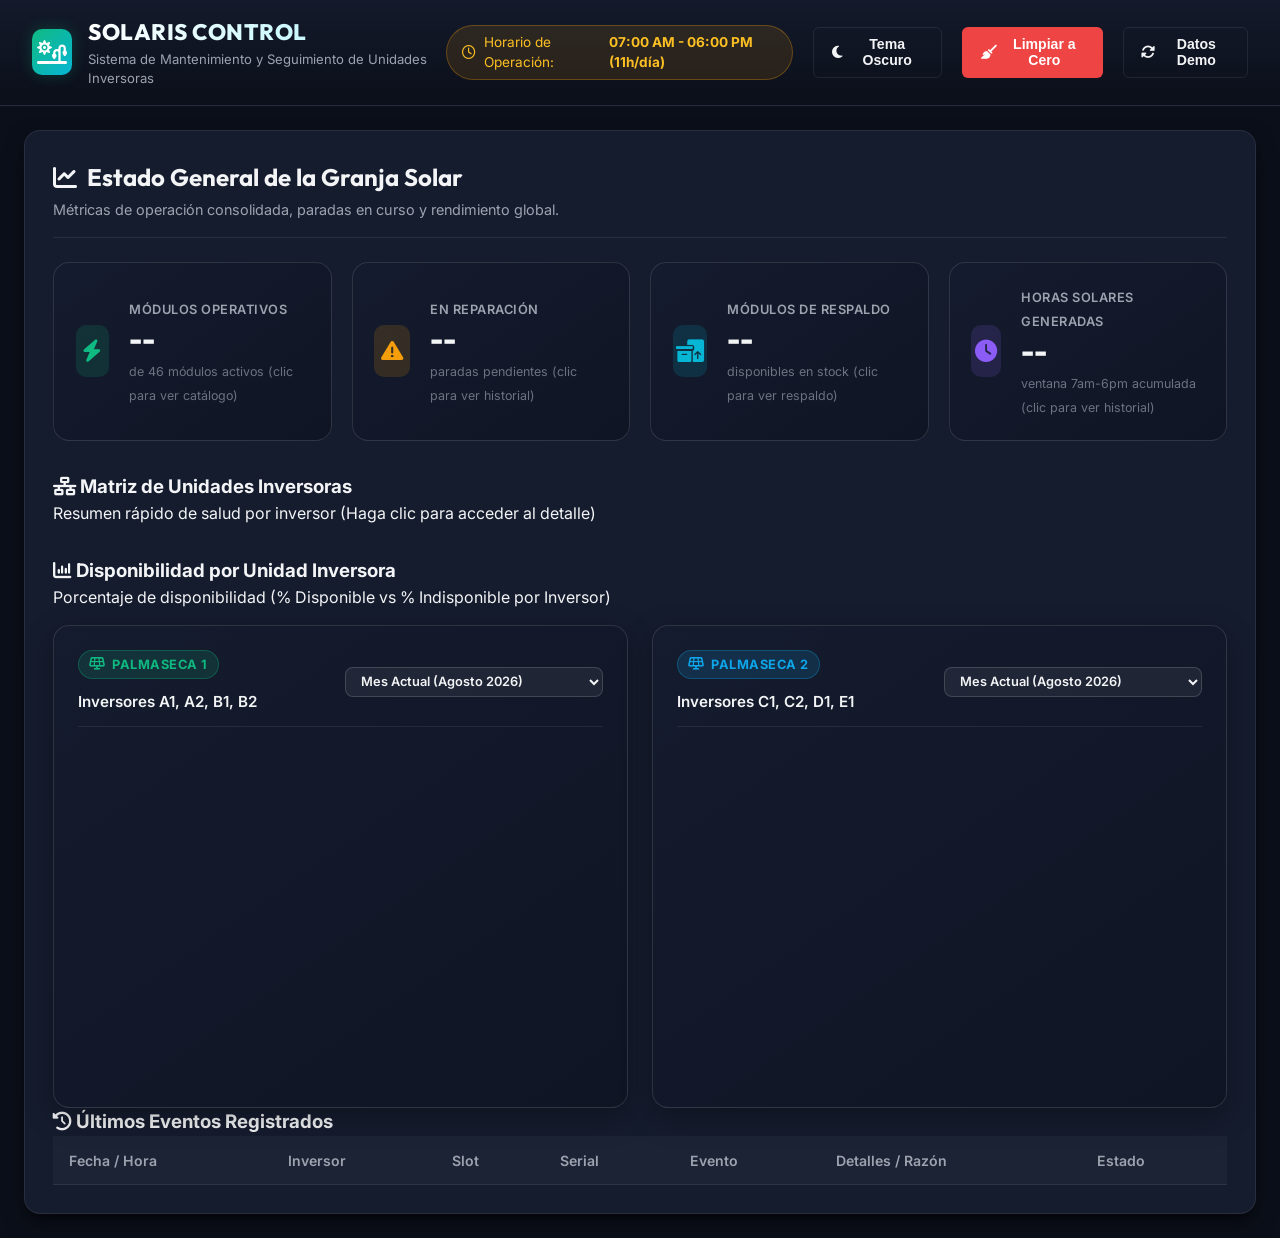
==== commit de9db881: "feat(dashboard): simplificar graficas por inversor, resaltar tarjetas KPI, navegacion interactiva y " ====
--- a/static/index.html
+++ b/static/index.html
@@ -10,14 +10,16 @@
     <link href="https://fonts.googleapis.com/css2?family=Inter:wght@300;400;500;600;700&family=Outfit:wght@400;600;700;800&display=swap" rel="stylesheet">
     <!-- FontAwesome / Lucide Icons -->
     <link rel="stylesheet" href="https://cdnjs.cloudflare.com/ajax/libs/font-awesome/6.4.0/css/all.min.css">
+    <!-- Chart.js Library (Local Bundle) -->
+    <script src="/static/js/chart.min.js"></script>
     <!-- Custom CSS -->
-    <link rel="stylesheet" href="/static/css/styles.css">
+    <link rel="stylesheet" href="/static/css/styles.css?v=8.0">
 </head>
 <body>
 
     <!-- Header Navigation Bar -->
     <header class="app-header">
-        <div class="header-brand">
+        <div class="header-brand" id="header-brand-logo" style="cursor: pointer;" title="Volver a la Página Principal del Dashboard">
             <div class="logo-icon">
                 <i class="fa-solid fa-sun-plant-wilt"></i>
             </div>
@@ -46,23 +48,10 @@
     <!-- Main Container -->
     <main class="main-container">
 
-        <!-- Navigation Tabs Bar -->
-        <nav class="tabs-nav-wrapper">
-            <div class="tabs-scroll" id="tabs-bar">
-                <button type="button" class="tab-btn active" data-tab="dashboard">
-                    <i class="fa-solid fa-chart-pie"></i> Dashboard
-                </button>
-                <button type="button" class="tab-btn" data-tab="spares">
-                    <i class="fa-solid fa-boxes-stacked"></i> Respaldo
-                </button>
-                <button type="button" class="tab-btn" data-tab="history">
-                    <i class="fa-solid fa-list-check"></i> Historial
-                </button>
-                <button type="button" class="tab-btn" data-tab="modules">
-                    <i class="fa-solid fa-microchip"></i> Catálogo
-                </button>
-            </div>
-        </nav>
+        <!-- Read-Only Banner for Stakeholders -->
+        <div id="read-only-banner" class="read-only-banner" style="display: none;">
+            <i class="fa-solid fa-eye"></i> <strong>ENTORNO DE SOLO LECTURA (STAKEHOLDERS):</strong> Las funciones de modificación y registro de reparaciones están restringidas.
+        </div>
 
         <!-- Tab Content Areas -->
         <section class="content-wrapper">
@@ -76,51 +65,95 @@
 
                 <!-- KPI Metric Cards -->
                 <div class="kpi-grid">
-                    <div class="kpi-card success">
-                        <div class="kpi-icon"><i class="fa-solid fa-bolt"></i></div>
-                        <div class="kpi-content">
-                            <span class="kpi-label">Módulos Operativos</span>
-                            <h3 id="dash-op-count">--</h3>
-                            <span class="kpi-sub">de 46 módulos activos</span>
-                        </div>
-                    </div>
-
-                    <div class="kpi-card warning">
-                        <div class="kpi-icon"><i class="fa-solid fa-triangle-exclamation"></i></div>
-                        <div class="kpi-content">
-                            <span class="kpi-label">En Reparación</span>
-                            <h3 id="dash-repair-count">--</h3>
-                            <span class="kpi-sub">paradas pendientes</span>
-                        </div>
-                    </div>
-
-                    <div class="kpi-card info">
-                        <div class="kpi-icon"><i class="fa-solid fa-boxes-packing"></i></div>
-                        <div class="kpi-content">
-                            <span class="kpi-label">Módulos de Respaldo</span>
-                            <h3 id="dash-spare-count">--</h3>
-                            <span class="kpi-sub">disponibles en stock</span>
-                        </div>
-                    </div>
-
-                    <div class="kpi-card primary">
-                        <div class="kpi-icon"><i class="fa-solid fa-clock"></i></div>
-                        <div class="kpi-content">
-                            <span class="kpi-label">Horas Solares Generadas</span>
-                            <h3 id="dash-total-hours">--</h3>
-                            <span class="kpi-sub">ventana 7am-6pm acumulada</span>
-                        </div>
-                    </div>
-                </div>
-
-                <!-- Live Farm Topology Grid -->
+            <div class="kpi-card success" id="kpi-card-operating" role="button" tabindex="0" title="Ver Catálogo e Inventario General de Módulos">
+                <div class="kpi-icon"><i class="fa-solid fa-bolt"></i></div>
+                <div class="kpi-content">
+                    <span class="kpi-label">Módulos Operativos</span>
+                    <h3 id="dash-op-count">--</h3>
+                    <span class="kpi-sub">de 46 módulos activos (clic para ver catálogo)</span>
+                </div>
+            </div>
+
+            <div class="kpi-card warning" id="kpi-card-repair" role="button" tabindex="0" title="Ver Historial de Paradas por Reparación">
+                <div class="kpi-icon"><i class="fa-solid fa-triangle-exclamation"></i></div>
+                <div class="kpi-content">
+                    <span class="kpi-label">En Reparación</span>
+                    <h3 id="dash-repair-count">--</h3>
+                    <span class="kpi-sub">paradas pendientes (clic para ver historial)</span>
+                </div>
+            </div>
+
+            <div class="kpi-card info" id="kpi-card-spares" role="button" tabindex="0" title="Ver Inventario de Módulos de Respaldo">
+                <div class="kpi-icon"><i class="fa-solid fa-boxes-packing"></i></div>
+                <div class="kpi-content">
+                    <span class="kpi-label">Módulos de Respaldo</span>
+                    <h3 id="dash-spare-count">--</h3>
+                    <span class="kpi-sub">disponibles en stock (clic para ver respaldo)</span>
+                </div>
+            </div>
+
+            <div class="kpi-card primary" id="kpi-card-hours" role="button" tabindex="0" title="Ver Historial de Eventos y Generación">
+                <div class="kpi-icon"><i class="fa-solid fa-clock"></i></div>
+                <div class="kpi-content">
+                    <span class="kpi-label">Horas Solares Generadas</span>
+                    <h3 id="dash-total-hours">--</h3>
+                    <span class="kpi-sub">ventana 7am-6pm acumulada (clic para ver historial)</span>
+                </div>
+            </div>
+        </div>
+
+                <!-- Live Farm Topology Grid (Matriz de Unidades Inversoras) -->
                 <div class="section-block">
                     <div class="block-title">
                         <h3><i class="fa-solid fa-network-wired"></i> Matriz de Unidades Inversoras</h3>
-                        <span>Resumen rápido de salud por inversor</span>
+                        <span>Resumen rápido de salud por inversor (Haga clic para acceder al detalle)</span>
                     </div>
                     <div class="inverters-summary-grid" id="inverters-summary-container">
                         <!-- Dynamic Inverter Cards rendering -->
+                    </div>
+                </div>
+
+                <!-- Disponibilidad por Unidad Inversora (Palmaseca 1 & 2) -->
+                <div class="section-block">
+                    <div class="block-title">
+                        <h3><i class="fa-solid fa-chart-column"></i> Disponibilidad por Unidad Inversora</h3>
+                        <span>Porcentaje de disponibilidad (% Disponible vs % Indisponible por Inversor)</span>
+                    </div>
+                    <div class="dashboard-charts-grid">
+                        <div class="chart-card">
+                            <div class="chart-header">
+                                <div class="chart-header-title">
+                                    <span class="chart-plant-badge p1"><i class="fa-solid fa-solar-panel"></i> Palmaseca 1</span>
+                                    <h4>Inversores A1, A2, B1, B2</h4>
+                                </div>
+                                <select class="chart-period-select" id="select-period-palmaseca1" type="button">
+                                    <option value="month" selected>Mes Actual (Agosto 2026)</option>
+                                    <option value="all_time">Total Histórico (desde 13/08/2026)</option>
+                                    <option value="last_30">Últimos 30 Días</option>
+                                    <option value="year">Año 2026</option>
+                                </select>
+                            </div>
+                            <div class="chart-body">
+                                <canvas id="chart-inv-palmaseca1"></canvas>
+                            </div>
+                        </div>
+                        <div class="chart-card">
+                            <div class="chart-header">
+                                <div class="chart-header-title">
+                                    <span class="chart-plant-badge p2"><i class="fa-solid fa-solar-panel"></i> Palmaseca 2</span>
+                                    <h4>Inversores C1, C2, D1, E1</h4>
+                                </div>
+                                <select class="chart-period-select" id="select-period-palmaseca2" type="button">
+                                    <option value="month" selected>Mes Actual (Agosto 2026)</option>
+                                    <option value="all_time">Total Histórico (desde 13/08/2026)</option>
+                                    <option value="last_30">Últimos 30 Días</option>
+                                    <option value="year">Año 2026</option>
+                                </select>
+                            </div>
+                            <div class="chart-body">
+                                <canvas id="chart-inv-palmaseca2"></canvas>
+                            </div>
+                        </div>
                     </div>
                 </div>
 
@@ -155,8 +188,8 @@
                 <div class="pane-header flex-between">
                     <div>
                         <div style="display: flex; align-items: center; gap: 0.75rem; margin-bottom: 0.35rem;">
-                            <button type="button" class="btn btn-outline btn-sm" id="btn-back-to-dashboard" title="Volver al Dashboard principal">
-                                <i class="fa-solid fa-arrow-left"></i> Volver al Dashboard
+                            <button type="button" class="btn btn-outline btn-sm btn-back-to-dashboard" id="btn-back-to-dashboard" title="Volver al Dashboard principal">
+                                <i class="fa-solid fa-house"></i> Volver al Dashboard
                             </button>
                             <h2 id="inv-title" style="margin: 0;">⚡ Unidad Inversora A1</h2>
                         </div>
@@ -191,7 +224,12 @@
             <div class="tab-pane" id="tab-spares">
                 <div class="pane-header flex-between">
                     <div>
-                        <h2><i class="fa-solid fa-boxes-stacked"></i> Inventario de Módulos de Respaldo</h2>
+                        <div style="display: flex; align-items: center; gap: 0.75rem; margin-bottom: 0.35rem;">
+                            <button type="button" class="btn btn-outline btn-sm btn-back-to-dashboard" title="Volver al Dashboard principal">
+                                <i class="fa-solid fa-house"></i> Volver al Dashboard
+                            </button>
+                            <h2 style="margin: 0;"><i class="fa-solid fa-boxes-stacked"></i> Inventario de Módulos de Respaldo</h2>
+                        </div>
                         <p>Gestión de módulos disponibles para sustitución inmediata en caso de avería.</p>
                     </div>
                     <button class="btn btn-primary" id="btn-add-spare">
@@ -208,7 +246,12 @@
             <div class="tab-pane" id="tab-history">
                 <div class="pane-header flex-between">
                     <div>
-                        <h2><i class="fa-solid fa-book"></i> Registros e Historial Completo de Mantenimiento</h2>
+                        <div style="display: flex; align-items: center; gap: 0.75rem; margin-bottom: 0.35rem;">
+                            <button type="button" class="btn btn-outline btn-sm btn-back-to-dashboard" title="Volver al Dashboard principal">
+                                <i class="fa-solid fa-house"></i> Volver al Dashboard
+                            </button>
+                            <h2 style="margin: 0;"><i class="fa-solid fa-book"></i> Registros e Historial Completo de Mantenimiento</h2>
+                        </div>
                         <p>Auditoría de paradas por reparación y sustituciones de módulos de potencia.</p>
                     </div>
                     <button class="btn btn-outline" id="btn-export-csv">
@@ -290,6 +333,7 @@
                             </tbody>
                         </table>
                     </div>
+                    <div id="history-pagination-container" class="pagination-container"></div>
 
                     <h3>Reemplazos Realizados</h3>
                     <div class="table-responsive">
@@ -320,7 +364,12 @@
             <div class="tab-pane" id="tab-modules">
                 <div class="pane-header flex-between">
                     <div>
-                        <h2><i class="fa-solid fa-microchip"></i> Catálogo e Inventario General de Módulos</h2>
+                        <div style="display: flex; align-items: center; gap: 0.75rem; margin-bottom: 0.35rem;">
+                            <button type="button" class="btn btn-outline btn-sm btn-back-to-dashboard" title="Volver al Dashboard principal">
+                                <i class="fa-solid fa-house"></i> Volver al Dashboard
+                            </button>
+                            <h2 style="margin: 0;"><i class="fa-solid fa-microchip"></i> Catálogo e Inventario General de Módulos</h2>
+                        </div>
                         <p>Consolidado global de todos los módulos de potencia registrados en la granja solar. Permite corregir números de serie.</p>
                     </div>
                     <div class="form-group mb-0" style="width: 280px;">
@@ -335,6 +384,7 @@
                                 <th>Número Serial</th>
                                 <th>Inversor Asignado</th>
                                 <th>Slot</th>
+                                <th>Fecha de Instalación</th>
                                 <th>Estado</th>
                                 <th>Horas Operación (7am-6pm)</th>
                                 <th>Reparaciones</th>
@@ -482,6 +532,41 @@
         </div>
     </div>
 
+    <!-- Modal 8: Editar Fecha de Instalación de Módulo/Slot -->
+    <div class="modal-overlay" id="modal-edit-install-date">
+        <div class="modal-card">
+            <div class="modal-header">
+                <h3><i class="fa-regular fa-calendar-check"></i> Configurar Fecha y Hora de Instalación</h3>
+                <button class="close-modal">&times;</button>
+            </div>
+            <form id="form-edit-install-date">
+                <input type="hidden" id="edit-install-inv-input">
+                <input type="hidden" id="edit-install-slot-input">
+                <div class="modal-body">
+                    <div class="form-row grid-2">
+                        <div class="form-group">
+                            <label>Inversor / Slot</label>
+                            <input type="text" id="edit-install-location-display" class="form-control" readonly>
+                        </div>
+                        <div class="form-group">
+                            <label>Módulo Serial</label>
+                            <input type="text" id="edit-install-serial-display" class="form-control" readonly>
+                        </div>
+                    </div>
+                    <div class="form-group">
+                        <label><i class="fa-regular fa-calendar-days"></i> Fecha y Hora de Instalación (`installed_at`)</label>
+                        <input type="datetime-local" id="edit-install-date-input" required class="form-control">
+                        <small class="text-muted">Establece la fecha a partir de la cual se calcula el periodo de operación solar y la disponibilidad acumulada del módulo.</small>
+                    </div>
+                </div>
+                <div class="modal-footer">
+                    <button type="button" class="btn btn-outline close-modal">Cancelar</button>
+                    <button type="submit" class="btn btn-primary"><i class="fa-solid fa-save"></i> Guardar Fecha de Instalación</button>
+                </div>
+            </form>
+        </div>
+    </div>
+
     <!-- MODALS -->
 
     <!-- Modal 1: Registrar Parada por Reparación -->
@@ -689,6 +774,6 @@
     <div id="toast-container" class="toast-container"></div>
 
     <!-- JS Code -->
-    <script src="/static/js/app.js?v=1.8"></script>
+    <script src="/static/js/app.js?v=8.0"></script>
 </body>
 </html>
--- a/static/css/styles.css
+++ b/static/css/styles.css
@@ -64,6 +64,30 @@
     display: flex;
     align-items: center;
     gap: 1rem;
+    cursor: pointer;
+    transition: transform 0.25s ease, opacity 0.25s ease;
+}
+
+.header-brand:hover {
+    transform: scale(1.02);
+    opacity: 0.92;
+}
+
+.btn-back-to-dashboard {
+    display: inline-flex;
+    align-items: center;
+    gap: 0.5rem;
+    font-weight: 600;
+    transition: all 0.25s ease;
+    border-color: rgba(6, 182, 212, 0.4);
+    color: var(--secondary, #06b6d4);
+}
+
+.btn-back-to-dashboard:hover {
+    background: rgba(6, 182, 212, 0.15);
+    border-color: var(--secondary, #06b6d4);
+    transform: translateX(-3px);
+    box-shadow: 0 4px 12px rgba(6, 182, 212, 0.2);
 }
 
 .logo-icon {
@@ -137,6 +161,28 @@
     z-index: 90;
 }
 
+/* Read-Only Mode Styling for Stakeholders */
+.read-only-banner {
+    background: linear-gradient(135deg, rgba(245, 158, 11, 0.18) 0%, rgba(217, 119, 6, 0.28) 100%);
+    border: 1px solid rgba(245, 158, 11, 0.45);
+    color: #fef08a;
+    padding: 0.75rem 1.25rem;
+    border-radius: var(--radius-md);
+    font-size: 0.88rem;
+    display: flex;
+    align-items: center;
+    gap: 0.65rem;
+    margin-bottom: 1rem;
+    box-shadow: 0 0 15px rgba(245, 158, 11, 0.15);
+}
+
+body.is-read-only .btn-read-only-disabled {
+    opacity: 0.45 !important;
+    cursor: not-allowed !important;
+    pointer-events: none !important;
+    filter: grayscale(0.5);
+}
+
 .tabs-scroll {
     display: flex;
     gap: 0.4rem;
@@ -251,19 +297,38 @@
 }
 
 .kpi-card {
-    background: rgba(15, 21, 35, 0.6);
-    border: 1px solid var(--border-color);
-    border-radius: var(--radius-md);
-    padding: 1.25rem;
+    background: linear-gradient(145deg, rgba(21, 28, 46, 0.98) 0%, rgba(15, 21, 35, 0.98) 100%);
+    backdrop-filter: blur(16px);
+    -webkit-backdrop-filter: blur(16px);
+    border: 1px solid rgba(255, 255, 255, 0.12);
+    border-radius: 16px;
+    padding: 1.35rem;
     display: flex;
     align-items: center;
     gap: 1.25rem;
-    transition: transform 0.2s, border-color 0.2s;
+    cursor: pointer;
+    transition: all 0.35s cubic-bezier(0.4, 0, 0.2, 1);
 }
 
 .kpi-card:hover {
-    transform: translateY(-2px);
-    border-color: rgba(255, 255, 255, 0.15);
+    transform: translateY(-5px);
+    box-shadow: 0 15px 35px rgba(16, 185, 129, 0.22);
+    border-color: #10b981;
+}
+
+.kpi-card.warning:hover {
+    box-shadow: 0 15px 35px rgba(245, 158, 11, 0.25);
+    border-color: #f59e0b;
+}
+
+.kpi-card.info:hover {
+    box-shadow: 0 15px 35px rgba(14, 165, 233, 0.25);
+    border-color: #0ea5e9;
+}
+
+.kpi-card.primary:hover {
+    box-shadow: 0 15px 35px rgba(99, 102, 241, 0.25);
+    border-color: #6366f1;
 }
 
 .kpi-icon {
@@ -1096,3 +1161,205 @@
     box-shadow: 0 10px 25px rgba(0, 0, 0, 0.15);
 }
 
+[data-theme="light"] .read-only-banner {
+    background: linear-gradient(135deg, #fef3c7 0%, #fde68a 100%);
+    border: 1px solid #f59e0b;
+    color: #78350f;
+    box-shadow: 0 4px 12px rgba(217, 119, 6, 0.12);
+}
+
+[data-theme="light"] .read-only-banner strong {
+    color: #451a03;
+}
+
+[data-theme="light"] .active-repair-banner {
+    background: #fef2f2;
+    border: 1px dashed #fca5a5;
+    color: #991b1b;
+}
+
+/* Dashboard Availability Charts Grid & Cards */
+.dashboard-charts-grid {
+    display: grid;
+    grid-template-columns: repeat(2, 1fr);
+    gap: 1.5rem;
+    margin-top: 1rem;
+}
+
+@media (max-width: 768px) {
+    .dashboard-charts-grid {
+        grid-template-columns: 1fr;
+    }
+}
+
+.chart-card {
+    background: linear-gradient(145deg, rgba(21, 28, 46, 0.98) 0%, rgba(15, 21, 35, 0.98) 100%);
+    backdrop-filter: blur(16px);
+    -webkit-backdrop-filter: blur(16px);
+    border: 1px solid rgba(255, 255, 255, 0.12);
+    border-radius: 16px;
+    padding: 1.5rem;
+    box-shadow: 0 10px 30px rgba(0, 0, 0, 0.3);
+    display: flex;
+    flex-direction: column;
+    transition: all 0.35s cubic-bezier(0.4, 0, 0.2, 1);
+}
+
+.chart-card:hover {
+    border-color: #10b981;
+    transform: translateY(-5px);
+    box-shadow: 0 15px 35px rgba(16, 185, 129, 0.22);
+}
+
+.chart-header {
+    display: flex;
+    align-items: center;
+    justify-content: space-between;
+    margin-bottom: 1rem;
+    padding-bottom: 0.75rem;
+    border-bottom: 1px solid var(--border-color, rgba(255, 255, 255, 0.08));
+}
+
+.chart-header h4 {
+    margin: 0;
+    font-size: 0.95rem;
+    font-weight: 600;
+    color: var(--text-main, #f8fafc);
+}
+
+.chart-header-title {
+    display: flex;
+    align-items: center;
+    gap: 0.75rem;
+    flex-wrap: wrap;
+}
+
+.chart-period-select {
+    background: rgba(255, 255, 255, 0.06);
+    color: var(--text-main, #f8fafc);
+    border: 1px solid rgba(255, 255, 255, 0.15);
+    border-radius: 8px;
+    padding: 0.35rem 0.65rem;
+    font-size: 0.8rem;
+    font-weight: 600;
+    font-family: 'Inter', sans-serif;
+    outline: none;
+    cursor: pointer;
+    transition: all 0.2s ease;
+}
+
+.chart-period-select:hover {
+    background: rgba(255, 255, 255, 0.12);
+    border-color: #10b981;
+}
+
+.chart-period-select option {
+    background: #151c2e;
+    color: #f8fafc;
+}
+
+.chart-plant-badge {
+    display: inline-flex;
+    align-items: center;
+    gap: 0.4rem;
+    padding: 0.25rem 0.65rem;
+    border-radius: 20px;
+    font-size: 0.8rem;
+    font-weight: 700;
+    text-transform: uppercase;
+    letter-spacing: 0.5px;
+}
+
+.chart-plant-badge.p1 {
+    background: rgba(16, 185, 129, 0.15);
+    color: #10b981;
+    border: 1px solid rgba(16, 185, 129, 0.3);
+}
+
+.chart-plant-badge.p2 {
+    background: rgba(14, 165, 233, 0.15);
+    color: #0ea5e9;
+    border: 1px solid rgba(14, 165, 233, 0.3);
+}
+
+.chart-body {
+    position: relative;
+    width: 100%;
+    height: 340px;
+}
+
+.chart-body.chart-body-tall {
+    height: 400px;
+}
+
+/* Light Theme Overrides for Charts */
+[data-theme="light"] .chart-card {
+    background: #ffffff;
+    border-color: rgba(0, 0, 0, 0.12);
+    box-shadow: 0 4px 12px rgba(0, 0, 0, 0.05);
+}
+
+[data-theme="light"] .chart-card:hover {
+    border-color: #059669;
+    box-shadow: 0 6px 18px rgba(5, 150, 105, 0.12);
+}
+
+[data-theme="light"] .chart-header {
+    border-bottom-color: rgba(0, 0, 0, 0.08);
+}
+
+[data-theme="light"] .chart-header h4 {
+    color: #1e293b;
+}
+
+[data-theme="light"] .chart-plant-badge.p1 {
+    background: rgba(5, 150, 105, 0.12);
+    color: #059669;
+    border-color: rgba(5, 150, 105, 0.3);
+}
+
+[data-theme="light"] .chart-plant-badge.p2 {
+    background: rgba(2, 132, 199, 0.12);
+    color: #0284c7;
+    border-color: rgba(2, 132, 199, 0.3);
+}
+
+/* History Pagination Controls */
+.pagination-container {
+    display: flex;
+    justify-content: center;
+    align-items: center;
+    margin-top: 1rem;
+    margin-bottom: 2.5rem;
+}
+
+.pagination-bar {
+    display: inline-flex;
+    align-items: center;
+    gap: 1.25rem;
+    background: linear-gradient(145deg, rgba(21, 28, 46, 0.95) 0%, rgba(15, 21, 35, 0.95) 100%);
+    backdrop-filter: blur(12px);
+    border: 1px solid rgba(255, 255, 255, 0.12);
+    border-radius: 30px;
+    padding: 0.5rem 1.25rem;
+    box-shadow: 0 6px 20px rgba(0, 0, 0, 0.25);
+}
+
+.pagination-info {
+    font-size: 0.85rem;
+    font-weight: 600;
+    color: var(--text-main, #f8fafc);
+}
+
+[data-theme="light"] .pagination-bar {
+    background: #ffffff;
+    border-color: rgba(0, 0, 0, 0.12);
+    box-shadow: 0 4px 12px rgba(0, 0, 0, 0.05);
+}
+
+[data-theme="light"] .pagination-info {
+    color: #1e293b;
+}
+
+
+
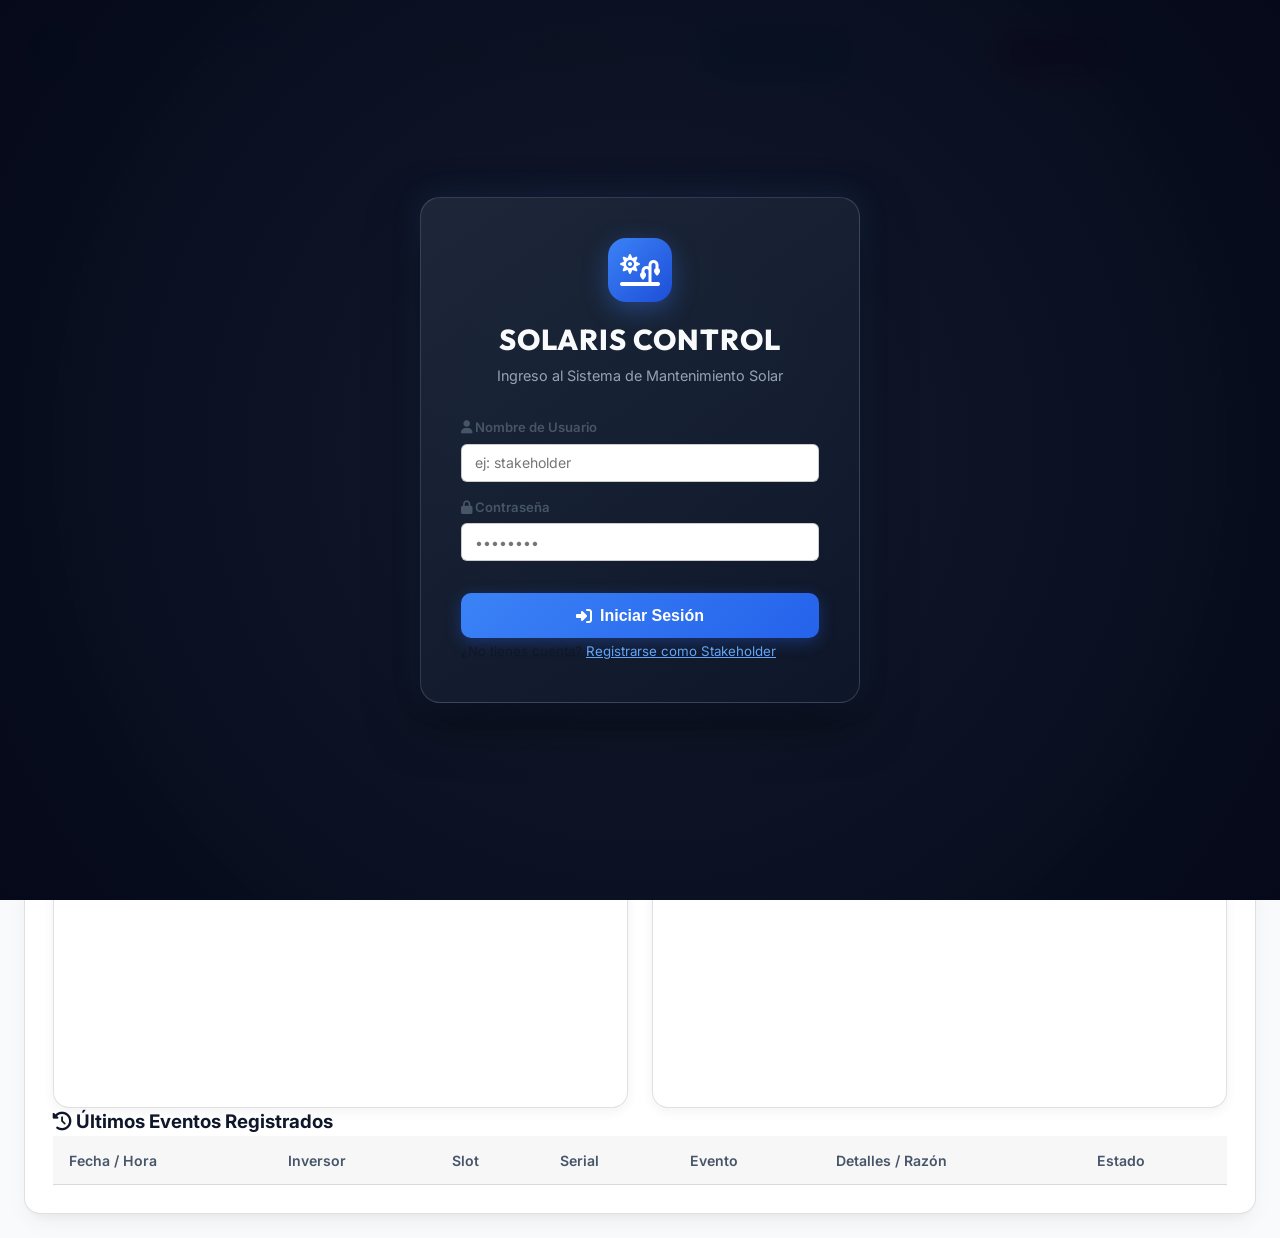
==== commit ca8a626b: "feat(auth): implementar autenticacion obligatoria, autoregistro de stakeholders y exportacion nativa" ====
--- a/static/index.html
+++ b/static/index.html
@@ -13,7 +13,7 @@
     <!-- Chart.js Library (Local Bundle) -->
     <script src="/static/js/chart.min.js"></script>
     <!-- Custom CSS -->
-    <link rel="stylesheet" href="/static/css/styles.css?v=8.0">
+    <link rel="stylesheet" href="/static/css/styles.css?v=8.1">
 </head>
 <body>
 
@@ -33,6 +33,12 @@
             <div class="solar-schedule-badge">
                 <i class="fa-regular fa-clock"></i> Horario de Operación: <strong>07:00 AM - 06:00 PM (11h/día)</strong>
             </div>
+            <button id="btn-export-excel" type="button" class="btn btn-success" title="Descargar Reporte Completo en Excel (.xlsx)">
+                <i class="fa-solid fa-file-excel"></i> Exportar Excel (.xlsx)
+            </button>
+            <button id="btn-manage-users" type="button" class="btn btn-outline" style="display: none;" title="Gestión de Usuarios y Accesos">
+                <i class="fa-solid fa-users-gear"></i> Usuarios
+            </button>
             <button id="btn-theme-toggle" type="button" class="btn btn-outline" title="Cambiar Tema (Claro / Oscuro)">
                 <i class="fa-solid fa-moon" id="theme-toggle-icon"></i> <span id="theme-toggle-text">Tema Oscuro</span>
             </button>
@@ -42,6 +48,14 @@
             <button id="btn-seed-reset" type="button" class="btn btn-outline" title="Reiniciar datos iniciales de demostración">
                 <i class="fa-solid fa-rotate"></i> Datos Demo
             </button>
+            <div id="user-profile-badge" class="user-profile-badge" style="display: none;">
+                <i class="fa-solid fa-circle-user"></i>
+                <span id="user-display-name">---</span>
+                <span id="user-role-badge" class="role-badge">---</span>
+                <button id="btn-logout" type="button" class="btn-icon-logout" title="Cerrar Sesión">
+                    <i class="fa-solid fa-right-from-bracket"></i>
+                </button>
+            </div>
         </div>
     </header>
 
@@ -188,7 +202,7 @@
                 <div class="pane-header flex-between">
                     <div>
                         <div style="display: flex; align-items: center; gap: 0.75rem; margin-bottom: 0.35rem;">
-                            <button type="button" class="btn btn-outline btn-sm btn-back-to-dashboard" id="btn-back-to-dashboard" title="Volver al Dashboard principal">
+                            <button type="button" class="btn btn-back-to-dashboard" id="btn-back-to-dashboard" title="Volver al Dashboard principal">
                                 <i class="fa-solid fa-house"></i> Volver al Dashboard
                             </button>
                             <h2 id="inv-title" style="margin: 0;">⚡ Unidad Inversora A1</h2>
@@ -225,7 +239,7 @@
                 <div class="pane-header flex-between">
                     <div>
                         <div style="display: flex; align-items: center; gap: 0.75rem; margin-bottom: 0.35rem;">
-                            <button type="button" class="btn btn-outline btn-sm btn-back-to-dashboard" title="Volver al Dashboard principal">
+                            <button type="button" class="btn btn-back-to-dashboard" title="Volver al Dashboard principal">
                                 <i class="fa-solid fa-house"></i> Volver al Dashboard
                             </button>
                             <h2 style="margin: 0;"><i class="fa-solid fa-boxes-stacked"></i> Inventario de Módulos de Respaldo</h2>
@@ -247,7 +261,7 @@
                 <div class="pane-header flex-between">
                     <div>
                         <div style="display: flex; align-items: center; gap: 0.75rem; margin-bottom: 0.35rem;">
-                            <button type="button" class="btn btn-outline btn-sm btn-back-to-dashboard" title="Volver al Dashboard principal">
+                            <button type="button" class="btn btn-back-to-dashboard" title="Volver al Dashboard principal">
                                 <i class="fa-solid fa-house"></i> Volver al Dashboard
                             </button>
                             <h2 style="margin: 0;"><i class="fa-solid fa-book"></i> Registros e Historial Completo de Mantenimiento</h2>
@@ -365,7 +379,7 @@
                 <div class="pane-header flex-between">
                     <div>
                         <div style="display: flex; align-items: center; gap: 0.75rem; margin-bottom: 0.35rem;">
-                            <button type="button" class="btn btn-outline btn-sm btn-back-to-dashboard" title="Volver al Dashboard principal">
+                            <button type="button" class="btn btn-back-to-dashboard" title="Volver al Dashboard principal">
                                 <i class="fa-solid fa-house"></i> Volver al Dashboard
                             </button>
                             <h2 style="margin: 0;"><i class="fa-solid fa-microchip"></i> Catálogo e Inventario General de Módulos</h2>
@@ -770,6 +784,120 @@
         </div>
     </div>
 
+    <!-- Modal Obligatorio de Inicio de Sesión / Registro -->
+    <div class="login-fullscreen-overlay" id="modal-mandatory-login" style="display: flex;">
+        <div class="login-card">
+            <div class="login-header">
+                <div class="login-logo-icon"><i class="fa-solid fa-sun-plant-wilt"></i></div>
+                <h2>SOLARIS CONTROL</h2>
+                <p id="login-subheading">Ingreso al Sistema de Mantenimiento Solar</p>
+            </div>
+
+            <!-- Formulario de Login -->
+            <form id="form-mandatory-login">
+                <div id="login-error-msg" class="login-error-alert" style="display: none;"></div>
+                <div class="form-group">
+                    <label><i class="fa-solid fa-user"></i> Nombre de Usuario</label>
+                    <input type="text" id="login-username" class="form-control" required placeholder="ej: stakeholder" autocomplete="username">
+                </div>
+                <div class="form-group">
+                    <label><i class="fa-solid fa-lock"></i> Contraseña</label>
+                    <input type="password" id="login-password" class="form-control" required placeholder="••••••••" autocomplete="current-password">
+                </div>
+                <button type="submit" class="btn btn-primary btn-block btn-login-submit" id="btn-login-submit">
+                    <i class="fa-solid fa-right-to-bracket"></i> Iniciar Sesión
+                </button>
+                <div class="login-toggle-link mt-3 text-center">
+                    <small>¿No tienes cuenta? <a href="#" id="link-show-register" style="color: #60a5fa; text-decoration: underline;">Registrarse como Stakeholder</a></small>
+                </div>
+            </form>
+
+            <!-- Formulario de Registro de Stakeholder -->
+            <form id="form-mandatory-register" style="display: none;">
+                <div id="register-error-msg" class="login-error-alert" style="display: none;"></div>
+                <div class="form-group">
+                    <label><i class="fa-solid fa-id-card"></i> Nombre Completo</label>
+                    <input type="text" id="reg-fullname" class="form-control" required placeholder="ej: María Pérez">
+                </div>
+                <div class="form-group">
+                    <label><i class="fa-solid fa-user"></i> Nombre de Usuario</label>
+                    <input type="text" id="reg-username" class="form-control" required placeholder="ej: mperez">
+                </div>
+                <div class="form-group">
+                    <label><i class="fa-solid fa-lock"></i> Contraseña</label>
+                    <input type="password" id="reg-password" class="form-control" required placeholder="••••••••">
+                </div>
+                <button type="submit" class="btn btn-success btn-block btn-login-submit" id="btn-register-submit">
+                    <i class="fa-solid fa-user-plus"></i> Crear Cuenta de Stakeholder
+                </button>
+                <div class="login-toggle-link mt-3 text-center">
+                    <small>¿Ya tienes cuenta? <a href="#" id="link-show-login" style="color: #60a5fa; text-decoration: underline;">Volver a Iniciar Sesión</a></small>
+                </div>
+            </form>
+        </div>
+    </div>
+
+    <!-- Modal 5: Gestión de Usuarios y Accesos -->
+    <div class="modal-overlay" id="modal-manage-users">
+        <div class="modal-card modal-lg">
+            <div class="modal-header">
+                <h3><i class="fa-solid fa-users-gear"></i> Gestión de Usuarios y Accesos</h3>
+                <button class="close-modal">&times;</button>
+            </div>
+            <div class="modal-body">
+                <div class="users-section-grid">
+                    <div class="create-user-panel">
+                        <h4><i class="fa-solid fa-user-plus"></i> Crear Nuevo Usuario</h4>
+                        <form id="form-create-user">
+                            <div class="form-group">
+                                <label>Nombre de Usuario</label>
+                                <input type="text" id="new-user-username" class="form-control" required placeholder="ej: jsmith">
+                            </div>
+                            <div class="form-group">
+                                <label>Nombre Completo</label>
+                                <input type="text" id="new-user-fullname" class="form-control" required placeholder="ej: Juan Smith">
+                            </div>
+                            <div class="form-group">
+                                <label>Contraseña</label>
+                                <input type="password" id="new-user-password" class="form-control" required placeholder="••••••••">
+                            </div>
+                            <div class="form-group">
+                                <label>Rol de Usuario</label>
+                                <select id="new-user-role" class="form-control">
+                                    <option value="operator">Operador (Edición de Reparaciones / Módulos)</option>
+                                    <option value="admin">Administrador (Acceso Total + Usuarios)</option>
+                                    <option value="stakeholder">Stakeholder (Solo Lectura / Reportes)</option>
+                                </select>
+                            </div>
+                            <button type="submit" class="btn btn-primary btn-block"><i class="fa-solid fa-check"></i> Registrar Usuario</button>
+                        </form>
+                    </div>
+                    <div class="users-list-panel">
+                        <h4><i class="fa-solid fa-list-check"></i> Usuarios Registrados</h4>
+                        <div class="table-responsive">
+                            <table class="data-table" id="users-table">
+                                <thead>
+                                    <tr>
+                                        <th>Usuario</th>
+                                        <th>Nombre</th>
+                                        <th>Rol</th>
+                                        <th>Acción</th>
+                                    </tr>
+                                </thead>
+                                <tbody id="users-table-body">
+                                    <!-- Populated by JS -->
+                                </tbody>
+                            </table>
+                        </div>
+                    </div>
+                </div>
+            </div>
+            <div class="modal-footer">
+                <button type="button" class="btn btn-outline close-modal">Cerrar</button>
+            </div>
+        </div>
+    </div>
+
     <!-- Notification Toast Container -->
     <div id="toast-container" class="toast-container"></div>
 
--- a/static/css/styles.css
+++ b/static/css/styles.css
@@ -71,23 +71,6 @@
 .header-brand:hover {
     transform: scale(1.02);
     opacity: 0.92;
-}
-
-.btn-back-to-dashboard {
-    display: inline-flex;
-    align-items: center;
-    gap: 0.5rem;
-    font-weight: 600;
-    transition: all 0.25s ease;
-    border-color: rgba(6, 182, 212, 0.4);
-    color: var(--secondary, #06b6d4);
-}
-
-.btn-back-to-dashboard:hover {
-    background: rgba(6, 182, 212, 0.15);
-    border-color: var(--secondary, #06b6d4);
-    transform: translateX(-3px);
-    box-shadow: 0 4px 12px rgba(6, 182, 212, 0.2);
 }
 
 .logo-icon {
@@ -652,6 +635,43 @@
     font-size: 0.78rem;
 }
 
+/* Distinct Highlighted Back to Dashboard Button */
+.btn-back-to-dashboard,
+button.btn-back-to-dashboard {
+    display: inline-flex;
+    align-items: center;
+    justify-content: center;
+    gap: 0.6rem;
+    padding: 0.65rem 1.25rem;
+    font-size: 0.95rem;
+    font-weight: 700;
+    border-radius: var(--radius-md);
+    transition: all 0.25s cubic-bezier(0.4, 0, 0.2, 1);
+    cursor: pointer;
+    background: linear-gradient(135deg, rgba(99, 102, 241, 0.22) 0%, rgba(139, 92, 246, 0.22) 100%);
+    border: 1px solid rgba(129, 140, 248, 0.55);
+    color: #c7d2fe;
+    box-shadow: 0 4px 14px rgba(99, 102, 241, 0.2);
+}
+
+.btn-back-to-dashboard:hover,
+button.btn-back-to-dashboard:hover {
+    background: linear-gradient(135deg, rgba(99, 102, 241, 0.42) 0%, rgba(139, 92, 246, 0.42) 100%);
+    border-color: #a5b4fc;
+    color: #ffffff;
+    transform: translateX(-4px);
+    box-shadow: 0 6px 20px rgba(99, 102, 241, 0.4);
+}
+
+.btn-back-to-dashboard i {
+    font-size: 1.05rem;
+    transition: transform 0.2s ease;
+}
+
+.btn-back-to-dashboard:hover i {
+    transform: scale(1.15);
+}
+
 /* Modals */
 .modal-overlay {
     position: fixed;
@@ -1152,6 +1172,23 @@
 [data-theme="light"] .btn-outline:hover {
     background: rgba(0, 0, 0, 0.05);
     border-color: var(--text-muted);
+}
+
+html[data-theme="light"] .btn-back-to-dashboard,
+html[data-theme="light"] button.btn-back-to-dashboard {
+    background: linear-gradient(135deg, rgba(79, 70, 229, 0.14) 0%, rgba(124, 58, 237, 0.14) 100%) !important;
+    border: 1px solid rgba(79, 70, 229, 0.45) !important;
+    color: #3730a3 !important;
+    box-shadow: 0 4px 12px rgba(79, 70, 229, 0.15) !important;
+}
+
+html[data-theme="light"] .btn-back-to-dashboard:hover,
+html[data-theme="light"] button.btn-back-to-dashboard:hover {
+    background: linear-gradient(135deg, #4f46e5 0%, #7c3aed 100%) !important;
+    border-color: #3730a3 !important;
+    color: #ffffff !important;
+    box-shadow: 0 6px 18px rgba(79, 70, 229, 0.35) !important;
+    transform: translateX(-4px);
 }
 
 [data-theme="light"] .toast {
@@ -1357,9 +1394,1080 @@
     box-shadow: 0 4px 12px rgba(0, 0, 0, 0.05);
 }
 
-[data-theme="light"] .pagination-info {
+
+/* ==========================================================================
+   STAKEHOLDER EXECUTIVE DASHBOARD STYLES
+   ========================================================================== */
+
+.badge-role {
+    display: inline-block;
+    margin-left: 0.5rem;
+    padding: 0.15rem 0.6rem;
+    font-size: 0.7rem;
+    font-weight: 800;
+    letter-spacing: 1px;
+    background: linear-gradient(135deg, #06b6d4 0%, #3b82f6 100%);
+    color: #ffffff;
+    border-radius: 12px;
+    vertical-align: middle;
+    box-shadow: 0 0 10px rgba(6, 182, 212, 0.4);
+}
+
+.live-status-pill {
+    display: inline-flex;
+    align-items: center;
+    gap: 0.5rem;
+    background: rgba(16, 185, 129, 0.15);
+    color: #10b981;
+    border: 1px solid rgba(16, 185, 129, 0.3);
+    padding: 0.35rem 0.85rem;
+    border-radius: 20px;
+    font-size: 0.82rem;
+    font-weight: 600;
+}
+
+.pulse-dot {
+    width: 8px;
+    height: 8px;
+    background-color: #10b981;
+    border-radius: 50%;
+    box-shadow: 0 0 0 0 rgba(16, 185, 129, 0.7);
+    animation: pulse-green 1.8s infinite;
+}
+
+@keyframes pulse-green {
+    0% {
+        transform: scale(0.95);
+        box-shadow: 0 0 0 0 rgba(16, 185, 129, 0.7);
+    }
+    70% {
+        transform: scale(1);
+        box-shadow: 0 0 0 8px rgba(16, 185, 129, 0);
+    }
+    100% {
+        transform: scale(0.95);
+        box-shadow: 0 0 0 0 rgba(16, 185, 129, 0);
+    }
+}
+
+.stakeholder-banner {
+    display: flex;
+    align-items: center;
+    gap: 0.75rem;
+    background: linear-gradient(90deg, rgba(6, 182, 212, 0.15) 0%, rgba(59, 130, 246, 0.15) 100%);
+    border: 1px solid rgba(6, 182, 212, 0.3);
+    color: #e0f2fe;
+    padding: 0.85rem 1.25rem;
+    border-radius: var(--radius-md);
+    margin-bottom: 1.5rem;
+    font-size: 0.9rem;
+}
+
+/* Hero Section */
+.stakeholder-hero-grid {
+    display: grid;
+    grid-template-columns: 1fr 1fr;
+    gap: 1.5rem;
+    margin-bottom: 2rem;
+}
+
+@media (max-width: 992px) {
+    .stakeholder-hero-grid {
+        grid-template-columns: 1fr;
+    }
+}
+
+.plant-health-card {
+    padding: 1.5rem;
+    display: flex;
+    flex-direction: column;
+    justify-content: space-between;
+}
+
+.card-header-clean {
+    display: flex;
+    justify-content: space-between;
+    align-items: center;
+    margin-bottom: 1.25rem;
+}
+
+.card-header-clean h3 {
+    font-family: var(--font-heading);
+    font-size: 1.2rem;
+    font-weight: 700;
+    display: flex;
+    align-items: center;
+    gap: 0.5rem;
+}
+
+.health-gauge-wrapper {
+    display: flex;
+    align-items: center;
+    justify-content: space-around;
+    gap: 1.5rem;
+    flex-wrap: wrap;
+}
+
+.chart-container-donut {
+    position: relative;
+    width: 170px;
+    height: 170px;
+}
+
+.donut-center-text {
+    position: absolute;
+    top: 50%;
+    left: 50%;
+    transform: translate(-50%, -50%);
+    text-align: center;
+    pointer-events: none;
+}
+
+.donut-center-text span {
+    display: block;
+    font-family: var(--font-heading);
+    font-size: 1.75rem;
+    font-weight: 800;
+    color: var(--primary);
+    line-height: 1;
+}
+
+.donut-center-text small {
+    font-size: 0.75rem;
+    color: var(--text-muted);
+}
+
+.health-summary-details {
+    display: flex;
+    flex-direction: column;
+    gap: 0.75rem;
+    flex: 1;
+    min-width: 180px;
+}
+
+.detail-row {
+    display: flex;
+    align-items: center;
+    justify-content: space-between;
+    font-size: 0.9rem;
+    padding: 0.4rem 0.75rem;
+    background: rgba(255, 255, 255, 0.03);
+    border-radius: var(--radius-sm);
+    border: 1px solid rgba(255, 255, 255, 0.05);
+}
+
+.dot-indicator {
+    width: 10px;
+    height: 10px;
+    border-radius: 50%;
+    display: inline-block;
+    margin-right: 0.5rem;
+}
+.dot-indicator.green { background-color: #10b981; }
+.dot-indicator.red { background-color: #ef4444; }
+.dot-indicator.cyan { background-color: #06b6d4; }
+
+.executive-kpi-column {
+    display: flex;
+    flex-direction: column;
+    gap: 1rem;
+}
+
+.kpi-card.purple {
+    background: linear-gradient(135deg, rgba(139, 92, 246, 0.12) 0%, rgba(109, 40, 217, 0.05) 100%);
+    border: 1px solid rgba(139, 92, 246, 0.25);
+}
+.kpi-card.purple .kpi-icon {
+    background: rgba(139, 92, 246, 0.2);
+    color: #a78bfa;
+}
+
+.kpi-card.info {
+    background: linear-gradient(135deg, rgba(6, 182, 212, 0.12) 0%, rgba(14, 165, 233, 0.05) 100%);
+    border: 1px solid rgba(6, 182, 212, 0.25);
+}
+.kpi-card.info .kpi-icon {
+    background: rgba(6, 182, 212, 0.2);
+    color: #38bdf8;
+}
+
+/* Subplants Grid */
+.subplants-comparison-section {
+    margin-bottom: 2rem;
+}
+
+.section-title {
+    margin-bottom: 1.25rem;
+}
+.section-title h2 {
+    font-family: var(--font-heading);
+    font-size: 1.3rem;
+    font-weight: 700;
+    display: flex;
+    align-items: center;
+    gap: 0.5rem;
+}
+.section-title p {
+    font-size: 0.85rem;
+    color: var(--text-muted);
+}
+
+.subplants-grid {
+    display: grid;
+    grid-template-columns: 1fr 1fr;
+    gap: 1.5rem;
+}
+
+@media (max-width: 768px) {
+    .subplants-grid {
+        grid-template-columns: 1fr;
+    }
+}
+
+.subplant-card {
+    padding: 1.5rem;
+}
+
+.subplant-header {
+    display: flex;
+    justify-content: space-between;
+    align-items: flex-start;
+    margin-bottom: 1rem;
+}
+
+.subplant-header h3 {
+    font-family: var(--font-heading);
+    font-size: 1.15rem;
+    font-weight: 700;
+}
+
+.subplant-subtitle {
+    font-size: 0.8rem;
+    color: var(--text-muted);
+}
+
+.subplant-progress-block {
+    margin-bottom: 1.25rem;
+}
+
+.progress-bar-label {
+    display: flex;
+    justify-content: space-between;
+    font-size: 0.85rem;
+    margin-bottom: 0.4rem;
+}
+
+.progress-track {
+    width: 100%;
+    height: 10px;
+    background: rgba(255, 255, 255, 0.08);
+    border-radius: 5px;
+    overflow: hidden;
+}
+
+.progress-fill {
+    height: 100%;
+    border-radius: 5px;
+    transition: width 0.6s ease;
+}
+.progress-fill.fill-success { background: linear-gradient(90deg, #10b981 0%, #34d399 100%); }
+.progress-fill.fill-warning { background: linear-gradient(90deg, #f59e0b 0%, #fbbf24 100%); }
+.progress-fill.fill-danger { background: linear-gradient(90deg, #ef4444 0%, #f87171 100%); }
+
+.inverters-mini-grid {
+    display: grid;
+    grid-template-columns: repeat(2, 1fr);
+    gap: 0.65rem;
+}
+
+.inverter-mini-pill {
+    display: flex;
+    justify-content: space-between;
+    align-items: center;
+    background: rgba(255, 255, 255, 0.03);
+    border: 1px solid rgba(255, 255, 255, 0.06);
+    padding: 0.45rem 0.75rem;
+    border-radius: var(--radius-sm);
+}
+
+.inverter-mini-pill .inv-id {
+    font-size: 0.82rem;
+    font-weight: 600;
+}
+
+/* Charts & Tables Sections */
+.chart-section-stakeholder,
+.table-section-stakeholder {
+    padding: 1.5rem;
+    margin-bottom: 2rem;
+}
+
+.chart-header-flex {
+    display: flex;
+    justify-content: space-between;
+    align-items: center;
+    margin-bottom: 1.25rem;
+    flex-wrap: wrap;
+    gap: 1rem;
+}
+
+.period-filter-wrapper {
+    display: flex;
+    align-items: center;
+    gap: 0.5rem;
+    font-size: 0.88rem;
+    color: var(--text-muted);
+}
+
+.badge-subplant {
+    display: inline-block;
+    padding: 0.2rem 0.55rem;
+    font-size: 0.75rem;
+    font-weight: 600;
+    border-radius: 4px;
+    background: rgba(6, 182, 212, 0.12);
+    color: #38bdf8;
+    border: 1px solid rgba(6, 182, 212, 0.25);
+}
+
+/* Status Badges */
+.status-badge {
+    display: inline-flex;
+    align-items: center;
+    gap: 0.35rem;
+    padding: 0.25rem 0.65rem;
+    border-radius: 14px;
+    font-size: 0.78rem;
+    font-weight: 700;
+}
+.badge-success { background: rgba(16, 185, 129, 0.15); color: #34d399; border: 1px solid rgba(16, 185, 129, 0.3); }
+.badge-warning { background: rgba(245, 158, 11, 0.15); color: #fbbf24; border: 1px solid rgba(245, 158, 11, 0.3); }
+.badge-danger { background: rgba(239, 68, 68, 0.15); color: #f87171; border: 1px solid rgba(239, 68, 68, 0.3); }
+
+/* Light Theme Overrides */
+body.light-theme {
+    background-color: #f8fafc;
     color: #1e293b;
 }
 
-
-
+body.light-theme .app-header {
+    background: #ffffff;
+    border-bottom-color: rgba(0, 0, 0, 0.08);
+}
+
+body.light-theme .header-brand h1 {
+    background: linear-gradient(90deg, #0f172a 0%, #0369a1 100%);
+    -webkit-background-clip: text;
+    -webkit-text-fill-color: transparent;
+}
+
+body.light-theme .glass-card {
+    background: #ffffff;
+    border-color: rgba(0, 0, 0, 0.08);
+    box-shadow: 0 4px 15px rgba(0, 0, 0, 0.05);
+}
+
+body.light-theme .detail-row,
+body.light-theme .inverter-mini-pill {
+    background: #f1f5f9;
+    border-color: rgba(0, 0, 0, 0.06);
+}
+
+body.light-theme .table-custom th {
+    background: #f1f5f9;
+    color: #475569;
+}
+
+
+/* Stakeholder Navigation Pills in Header */
+.stakeholder-nav-pills {
+    display: flex;
+    align-items: center;
+    gap: 0.5rem;
+    background: rgba(15, 21, 35, 0.6);
+    border: 1px solid rgba(255, 255, 255, 0.08);
+    padding: 0.3rem;
+    border-radius: 30px;
+    backdrop-filter: blur(10px);
+}
+
+.nav-pill {
+    background: transparent;
+    border: none;
+    color: var(--text-muted);
+    padding: 0.45rem 1rem;
+    border-radius: 20px;
+    font-size: 0.85rem;
+    font-weight: 600;
+    cursor: pointer;
+    display: flex;
+    align-items: center;
+    gap: 0.4rem;
+    transition: all 0.25s ease;
+}
+
+.nav-pill:hover {
+    color: #ffffff;
+    background: rgba(255, 255, 255, 0.08);
+}
+
+.nav-pill.active {
+    background: linear-gradient(135deg, var(--primary) 0%, var(--secondary) 100%);
+    color: #ffffff;
+    box-shadow: 0 4px 12px rgba(16, 185, 129, 0.3);
+}
+
+/* Tab Panes */
+.stakeholder-tab-pane {
+    display: none;
+    animation: fadeIn 0.35s ease forwards;
+}
+
+.stakeholder-tab-pane.active {
+    display: block;
+}
+
+@keyframes fadeIn {
+    from { opacity: 0; transform: translateY(6px); }
+    to { opacity: 1; transform: translateY(0); }
+}
+
+/* Clickable KPI Cards */
+.clickable-card {
+    cursor: pointer;
+    transition: transform 0.25s ease, box-shadow 0.25s ease, border-color 0.25s ease;
+}
+
+.clickable-card:hover {
+    transform: translateY(-4px);
+    box-shadow: 0 12px 25px rgba(0, 0, 0, 0.4);
+    border-color: rgba(16, 185, 129, 0.4);
+}
+
+.kpi-card-header-flex {
+    display: flex;
+    justify-content: space-between;
+    align-items: center;
+    width: 100%;
+}
+
+.click-hint {
+    font-size: 0.75rem;
+    font-weight: 700;
+    color: var(--primary);
+    background: rgba(16, 185, 129, 0.12);
+    padding: 0.15rem 0.5rem;
+    border-radius: 10px;
+    border: 1px solid rgba(16, 185, 129, 0.25);
+    transition: transform 0.2s ease;
+}
+
+.clickable-card:hover .click-hint {
+    transform: translateX(3px);
+}
+
+/* Section Cards & Headers */
+.section-card {
+    padding: 1.75rem;
+    margin-bottom: 2rem;
+}
+
+.pane-header-flex {
+    display: flex;
+    justify-content: space-between;
+    align-items: flex-start;
+    flex-wrap: wrap;
+    gap: 1rem;
+}
+
+.filter-controls-group {
+    display: flex;
+    align-items: center;
+    gap: 1rem;
+}
+
+.btn-back-main {
+    padding: 0.45rem 1rem;
+    font-size: 0.85rem;
+    border-radius: 20px;
+}
+
+.subplant-header-nav {
+    display: flex;
+    justify-content: space-between;
+    align-items: center;
+    margin-bottom: 1.5rem;
+    flex-wrap: wrap;
+    gap: 1rem;
+}
+
+.subplant-detail-card {
+    padding: 1.75rem;
+    margin-bottom: 1.5rem;
+}
+
+.subplant-card-title {
+    display: flex;
+    justify-content: space-between;
+    align-items: flex-start;
+    margin-bottom: 1.25rem;
+}
+
+.subplant-badge-group {
+    display: flex;
+    align-items: center;
+    gap: 0.65rem;
+}
+
+/* Light Theme Overrides for Nav Pills */
+body.light-theme .stakeholder-nav-pills {
+    background: rgba(241, 245, 249, 0.9);
+    border-color: rgba(0, 0, 0, 0.08);
+}
+
+body.light-theme .nav-pill {
+    color: #64748b;
+}
+
+body.light-theme .nav-pill:hover {
+    color: #0f172a;
+    background: rgba(0, 0, 0, 0.05);
+}
+
+
+/* Full Bleed Card & Spacious Tables */
+.full-bleed-card {
+    width: 100%;
+    padding: 2rem;
+}
+
+.subplant-table-container {
+    background: rgba(15, 21, 35, 0.4);
+    border: 1px solid rgba(255, 255, 255, 0.08);
+    border-radius: var(--radius-md);
+    padding: 1.25rem;
+    box-shadow: inset 0 0 15px rgba(0, 0, 0, 0.2);
+}
+
+.subplant-section-header {
+    display: flex;
+    justify-content: space-between;
+    align-items: center;
+    padding-bottom: 0.85rem;
+    margin-bottom: 1rem;
+    border-bottom: 1px solid rgba(255, 255, 255, 0.08);
+}
+
+.subplant-section-header h3 {
+    font-family: var(--font-heading);
+    font-size: 1.15rem;
+    font-weight: 700;
+    display: flex;
+    align-items: center;
+    gap: 0.5rem;
+}
+
+.badge-subplant.p1-badge {
+    background: rgba(16, 185, 129, 0.15);
+    color: #34d399;
+    border: 1px solid rgba(16, 185, 129, 0.3);
+}
+
+.badge-subplant.p2-badge {
+    background: rgba(6, 182, 212, 0.15);
+    color: #38bdf8;
+    border: 1px solid rgba(6, 182, 212, 0.3);
+}
+
+.table-spacious {
+    width: 100%;
+    border-collapse: collapse;
+}
+
+.table-spacious th {
+    padding: 0.85rem 1.2rem;
+    font-size: 0.82rem;
+    text-transform: uppercase;
+    letter-spacing: 0.5px;
+}
+
+.table-spacious td {
+    padding: 0.95rem 1.2rem;
+    font-size: 0.9rem;
+    vertical-align: middle;
+}
+
+.font-mono {
+    font-family: monospace, 'Outfit', sans-serif;
+    font-size: 0.95rem;
+    letter-spacing: 0.5px;
+}
+
+/* Inverters Donut Charts Grid */
+.inverter-donuts-title,
+.module-bars-title {
+    margin-top: 1rem;
+    margin-bottom: 0.85rem;
+}
+
+.inverter-donuts-title h4,
+.module-bars-title h4 {
+    font-family: var(--font-heading);
+    font-size: 1rem;
+    font-weight: 600;
+    display: flex;
+    align-items: center;
+    gap: 0.4rem;
+}
+
+.inverters-donuts-grid {
+    display: grid;
+    grid-template-columns: repeat(4, 1fr);
+    gap: 1.25rem;
+    margin-bottom: 1.5rem;
+}
+
+@media (max-width: 992px) {
+    .inverters-donuts-grid {
+        grid-template-columns: repeat(2, 1fr);
+    }
+}
+
+@media (max-width: 576px) {
+    .inverters-donuts-grid {
+        grid-template-columns: 1fr;
+    }
+}
+
+.inverter-donut-box {
+    background: rgba(255, 255, 255, 0.03);
+    border: 1px solid rgba(255, 255, 255, 0.07);
+    border-radius: var(--radius-md);
+    padding: 1rem 0.75rem;
+    text-align: center;
+    transition: transform 0.2s ease, border-color 0.2s ease;
+}
+
+.inverter-donut-box {
+    background: rgba(255, 255, 255, 0.03);
+    border: 1px solid rgba(255, 255, 255, 0.07);
+    border-radius: var(--radius-md);
+    padding: 1rem 0.75rem;
+    text-align: center;
+    transition: transform 0.2s ease, border-color 0.2s ease;
+    overflow: visible;
+}
+
+.inverter-donut-box:hover {
+    transform: translateY(-3px);
+    border-color: rgba(16, 185, 129, 0.3);
+}
+
+.inverter-donut-box h5 {
+    font-family: var(--font-heading);
+    font-size: 0.95rem;
+    font-weight: 700;
+    margin-bottom: 0.65rem;
+    color: var(--text-main);
+}
+
+.mini-donut-container {
+    position: relative;
+    width: 100px;
+    height: 100px;
+    margin: 0 auto 0.5rem auto;
+    overflow: visible;
+}
+
+.mini-donut-label {
+    display: block;
+    font-family: var(--font-heading);
+    font-size: 0.9rem;
+    font-weight: 800;
+}
+.mini-donut-label.text-success { color: #34d399; }
+.mini-donut-label.text-warning { color: #fbbf24; }
+.mini-donut-label.text-danger { color: #f87171; }
+
+.mini-donut-sub {
+    display: block;
+    font-size: 0.75rem;
+    font-weight: 600;
+    margin-top: 0.2rem;
+}
+.mini-donut-sub.text-muted { color: var(--text-muted, #9ca3af); }
+.mini-donut-sub.text-danger { color: #f87171; }
+
+/* Light Theme Overrides for Donut Boxes & Tables */
+
+/* ==========================================================================
+   COMPLETE LIGHT THEME HIGH-CONTRAST OVERRIDES
+   ========================================================================== */
+
+body.light-theme {
+    background-color: #f8fafc;
+    color: #0f172a;
+}
+
+body.light-theme .app-header {
+    background: #ffffff;
+    border-bottom: 1px solid #e2e8f0;
+    box-shadow: 0 2px 10px rgba(0, 0, 0, 0.04);
+}
+
+body.light-theme .header-brand h1 {
+    background: linear-gradient(90deg, #0f172a 0%, #0369a1 100%);
+    -webkit-background-clip: text;
+    -webkit-text-fill-color: transparent;
+}
+
+body.light-theme .header-brand p {
+    color: #64748b;
+}
+
+body.light-theme .stakeholder-nav-pills {
+    background: #f1f5f9;
+    border-color: #cbd5e1;
+}
+
+body.light-theme .nav-pill {
+    color: #475569;
+}
+
+body.light-theme .nav-pill:hover {
+    color: #0f172a;
+    background: #e2e8f0;
+}
+
+body.light-theme .nav-pill.active {
+    background: linear-gradient(135deg, #10b981 0%, #06b6d4 100%);
+    color: #ffffff;
+}
+
+body.light-theme .live-status-pill {
+    background: #ecfdf5;
+    color: #047857;
+    border-color: #a7f3d0;
+}
+
+body.light-theme .glass-card,
+body.light-theme .kpi-card,
+body.light-theme .subplant-detail-card,
+body.light-theme .section-card,
+body.light-theme .subplant-table-container,
+body.light-theme .inverter-donut-box {
+    background: #ffffff;
+    border-color: #e2e8f0;
+    box-shadow: 0 4px 15px rgba(0, 0, 0, 0.04);
+    color: #0f172a;
+}
+
+body.light-theme .card-header-clean h3,
+body.light-theme .subplant-header-nav h2,
+body.light-theme .pane-header-flex h2,
+body.light-theme .section-title h2,
+body.light-theme .subplant-card-title h3,
+body.light-theme .subplant-section-header h3,
+body.light-theme .inverter-donuts-title h4,
+body.light-theme .module-bars-title h4,
+body.light-theme .inverter-donut-box h5,
+body.light-theme .kpi-content h3 {
+    color: #0f172a;
+}
+
+body.light-theme .subplant-header-nav p,
+body.light-theme .pane-header-flex p,
+body.light-theme .section-title p,
+body.light-theme .subplant-subtitle,
+body.light-theme .kpi-label,
+body.light-theme .kpi-sub,
+body.light-theme .donut-center-text small,
+body.light-theme .period-filter-wrapper label {
+    color: #475569;
+}
+
+body.light-theme .detail-row {
+    background: #f8fafc;
+    border-color: #e2e8f0;
+    color: #334155;
+}
+
+body.light-theme .detail-row strong {
+    color: #0f172a;
+}
+
+body.light-theme .table-spacious th,
+body.light-theme .table-custom th {
+    background: #f1f5f9;
+    color: #334155;
+    border-bottom: 2px solid #cbd5e1;
+    font-weight: 700;
+}
+
+body.light-theme .table-spacious td,
+body.light-theme .table-custom td {
+    color: #0f172a;
+    border-bottom: 1px solid #e2e8f0;
+}
+
+body.light-theme .table-spacious tr:hover td,
+body.light-theme .table-custom tr:hover td {
+    background-color: #f8fafc;
+}
+
+body.light-theme .form-control-select,
+body.light-theme .btn-outline {
+    background-color: #ffffff;
+    border-color: #cbd5e1;
+    color: #1e293b;
+}
+
+body.light-theme .btn-outline:hover {
+    background-color: #f1f5f9;
+    color: #0f172a;
+}
+
+body.light-theme .badge-subplant.p1-badge {
+    background: #ecfdf5;
+    color: #047857;
+    border: 1px solid #a7f3d0;
+}
+
+body.light-theme .badge-subplant.p2-badge {
+    background: #f0f9ff;
+    color: #0369a1;
+    border: 1px solid #bae6fd;
+}
+
+body.light-theme .click-hint {
+    background: #ecfdf5;
+    color: #047857;
+    border-color: #a7f3d0;
+}
+
+body.light-theme .status-badge.badge-success {
+    background: #ecfdf5;
+    color: #047857;
+    border-color: #a7f3d0;
+}
+
+body.light-theme .status-badge.badge-warning {
+    background: #fffbeb;
+    color: #b45309;
+    border-color: #fde68a;
+}
+
+body.light-theme .status-badge.badge-danger {
+    background: #fef2f2;
+    color: #b91c1c;
+    border-color: #fecaca;
+}
+
+body.light-theme .status-badge.badge-info {
+    background: #f0f9ff;
+    color: #0369a1;
+    border-color: #bae6fd;
+}
+
+/* ==========================================================================
+   AUTHENTICATION & USER MANAGEMENT STYLES
+   ========================================================================== */
+
+/* Fullscreen Login Overlay */
+.login-fullscreen-overlay {
+    position: fixed;
+    top: 0;
+    left: 0;
+    width: 100vw;
+    height: 100vh;
+    background: radial-gradient(circle at center, rgba(15, 23, 42, 0.98) 0%, rgba(2, 6, 23, 0.99) 100%);
+    backdrop-filter: blur(16px);
+    z-index: 99999;
+    display: flex;
+    justify-content: center;
+    align-items: center;
+    padding: 1.5rem;
+}
+
+.login-card {
+    background: linear-gradient(145deg, rgba(30, 41, 59, 0.95) 0%, rgba(15, 23, 42, 0.95) 100%);
+    border: 1px solid rgba(255, 255, 255, 0.15);
+    border-radius: 20px;
+    width: 100%;
+    max-width: 440px;
+    padding: 2.5rem;
+    box-shadow: 0 20px 50px rgba(0, 0, 0, 0.5), 0 0 30px rgba(59, 130, 246, 0.15);
+    animation: loginCardFadeIn 0.35s cubic-bezier(0.16, 1, 0.3, 1);
+}
+
+@keyframes loginCardFadeIn {
+    from { opacity: 0; transform: scale(0.94) translateY(12px); }
+    to { opacity: 1; transform: scale(1) translateY(0); }
+}
+
+.login-header {
+    text-align: center;
+    margin-bottom: 2rem;
+}
+
+.login-logo-icon {
+    width: 64px;
+    height: 64px;
+    margin: 0 auto 1rem auto;
+    background: linear-gradient(135deg, #3b82f6 0%, #1d4ed8 100%);
+    color: #ffffff;
+    border-radius: 18px;
+    display: flex;
+    align-items: center;
+    justify-content: center;
+    font-size: 2rem;
+    box-shadow: 0 8px 24px rgba(59, 130, 246, 0.35);
+}
+
+.login-header h2 {
+    font-family: 'Outfit', sans-serif;
+    font-size: 1.8rem;
+    font-weight: 800;
+    color: #f8fafc;
+    letter-spacing: 1px;
+    margin-bottom: 0.25rem;
+}
+
+.login-header p {
+    font-size: 0.9rem;
+    color: #94a3b8;
+}
+
+.login-error-alert {
+    background: rgba(239, 68, 68, 0.15);
+    border: 1px solid rgba(239, 68, 68, 0.4);
+    color: #fca5a5;
+    padding: 0.75rem 1rem;
+    border-radius: 10px;
+    font-size: 0.85rem;
+    margin-bottom: 1.25rem;
+    text-align: center;
+    font-weight: 500;
+}
+
+.btn-login-submit {
+    width: 100%;
+    padding: 0.85rem;
+    font-size: 1rem;
+    font-weight: 700;
+    margin-top: 1rem;
+    background: linear-gradient(135deg, #3b82f6 0%, #2563eb 100%);
+    border: none;
+    border-radius: 10px;
+    color: #ffffff;
+    cursor: pointer;
+    box-shadow: 0 4px 15px rgba(37, 99, 235, 0.35);
+    transition: all 0.2s ease;
+}
+
+.btn-login-submit:hover {
+    transform: translateY(-2px);
+    box-shadow: 0 6px 20px rgba(37, 99, 235, 0.5);
+}
+
+.login-credentials-hint {
+    margin-top: 1.5rem;
+    text-align: center;
+    color: #64748b;
+    font-size: 0.8rem;
+}
+
+/* User Profile Badge in Header */
+.user-profile-badge {
+    display: inline-flex;
+    align-items: center;
+    gap: 0.6rem;
+    background: rgba(30, 41, 59, 0.8);
+    border: 1px solid rgba(255, 255, 255, 0.15);
+    border-radius: 30px;
+    padding: 0.4rem 0.85rem;
+    color: #f8fafc;
+    font-size: 0.85rem;
+    font-weight: 600;
+}
+
+.role-badge {
+    display: inline-block;
+    padding: 0.2rem 0.55rem;
+    border-radius: 12px;
+    font-size: 0.72rem;
+    font-weight: 700;
+    text-transform: uppercase;
+    letter-spacing: 0.5px;
+}
+
+.role-badge-admin {
+    background: rgba(168, 85, 247, 0.2);
+    color: #c084fc;
+    border: 1px solid rgba(168, 85, 247, 0.4);
+}
+
+.role-badge-operator {
+    background: rgba(16, 185, 129, 0.2);
+    color: #34d399;
+    border: 1px solid rgba(16, 185, 129, 0.4);
+}
+
+.role-badge-stakeholder {
+    background: rgba(245, 158, 11, 0.2);
+    color: #fbbf24;
+    border: 1px solid rgba(245, 158, 11, 0.4);
+}
+
+.btn-icon-logout {
+    background: none;
+    border: none;
+    color: #94a3b8;
+    cursor: pointer;
+    font-size: 1rem;
+    padding: 0.2rem 0.4rem;
+    border-radius: 6px;
+    transition: all 0.2s ease;
+}
+
+.btn-icon-logout:hover {
+    color: #ef4444;
+    background: rgba(239, 68, 68, 0.15);
+}
+
+/* User Management Panel inside Modal */
+.users-section-grid {
+    display: grid;
+    grid-template-columns: 1fr 1.5fr;
+    gap: 1.5rem;
+}
+
+@media (max-width: 768px) {
+    .users-section-grid {
+        grid-template-columns: 1fr;
+    }
+}
+
+.create-user-panel, .users-list-panel {
+    background: rgba(15, 23, 42, 0.5);
+    border: 1px solid rgba(255, 255, 255, 0.1);
+    border-radius: 12px;
+    padding: 1.25rem;
+}
+
+.create-user-panel h4, .users-list-panel h4 {
+    font-size: 1.05rem;
+    margin-bottom: 1rem;
+    color: #f8fafc;
+    display: flex;
+    align-items: center;
+    gap: 0.5rem;
+}
+
+
+
+
+
+
+
+
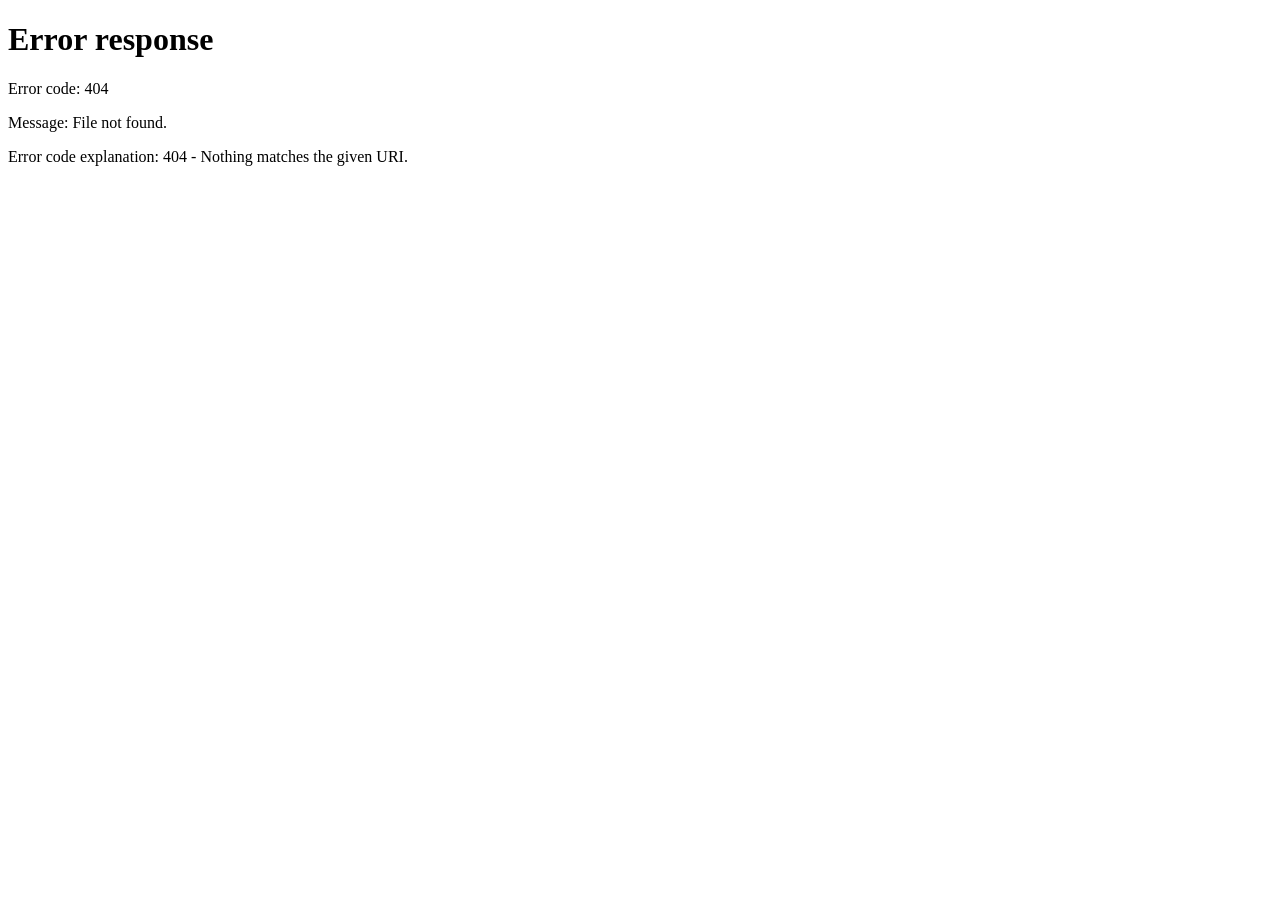
==== commit 68cab6ac: "Implement unified login page/flow for stakeholder and operator, update redirects, clean duplicate HT" ====
--- a/static/index.html
+++ b/static/index.html
@@ -779,59 +779,6 @@
                 <div class="modal-footer">
                     <button type="button" class="btn btn-outline close-modal">Cancelar</button>
                     <button type="submit" class="btn btn-success"><i class="fa-solid fa-check"></i> Guardar en Inventario</button>
-                </div>
-            </form>
-        </div>
-    </div>
-
-    <!-- Modal Obligatorio de Inicio de Sesión / Registro -->
-    <div class="login-fullscreen-overlay" id="modal-mandatory-login" style="display: flex;">
-        <div class="login-card">
-            <div class="login-header">
-                <div class="login-logo-icon"><i class="fa-solid fa-sun-plant-wilt"></i></div>
-                <h2>SOLARIS CONTROL</h2>
-                <p id="login-subheading">Ingreso al Sistema de Mantenimiento Solar</p>
-            </div>
-
-            <!-- Formulario de Login -->
-            <form id="form-mandatory-login">
-                <div id="login-error-msg" class="login-error-alert" style="display: none;"></div>
-                <div class="form-group">
-                    <label><i class="fa-solid fa-user"></i> Nombre de Usuario</label>
-                    <input type="text" id="login-username" class="form-control" required placeholder="ej: stakeholder" autocomplete="username">
-                </div>
-                <div class="form-group">
-                    <label><i class="fa-solid fa-lock"></i> Contraseña</label>
-                    <input type="password" id="login-password" class="form-control" required placeholder="••••••••" autocomplete="current-password">
-                </div>
-                <button type="submit" class="btn btn-primary btn-block btn-login-submit" id="btn-login-submit">
-                    <i class="fa-solid fa-right-to-bracket"></i> Iniciar Sesión
-                </button>
-                <div class="login-toggle-link mt-3 text-center">
-                    <small>¿No tienes cuenta? <a href="#" id="link-show-register" style="color: #60a5fa; text-decoration: underline;">Registrarse como Stakeholder</a></small>
-                </div>
-            </form>
-
-            <!-- Formulario de Registro de Stakeholder -->
-            <form id="form-mandatory-register" style="display: none;">
-                <div id="register-error-msg" class="login-error-alert" style="display: none;"></div>
-                <div class="form-group">
-                    <label><i class="fa-solid fa-id-card"></i> Nombre Completo</label>
-                    <input type="text" id="reg-fullname" class="form-control" required placeholder="ej: María Pérez">
-                </div>
-                <div class="form-group">
-                    <label><i class="fa-solid fa-user"></i> Nombre de Usuario</label>
-                    <input type="text" id="reg-username" class="form-control" required placeholder="ej: mperez">
-                </div>
-                <div class="form-group">
-                    <label><i class="fa-solid fa-lock"></i> Contraseña</label>
-                    <input type="password" id="reg-password" class="form-control" required placeholder="••••••••">
-                </div>
-                <button type="submit" class="btn btn-success btn-block btn-login-submit" id="btn-register-submit">
-                    <i class="fa-solid fa-user-plus"></i> Crear Cuenta de Stakeholder
-                </button>
-                <div class="login-toggle-link mt-3 text-center">
-                    <small>¿Ya tienes cuenta? <a href="#" id="link-show-login" style="color: #60a5fa; text-decoration: underline;">Volver a Iniciar Sesión</a></small>
                 </div>
             </form>
         </div>
@@ -902,6 +849,6 @@
     <div id="toast-container" class="toast-container"></div>
 
     <!-- JS Code -->
-    <script src="/static/js/app.js?v=8.0"></script>
+    <script src="/static/js/app.js?v=9.1"></script>
 </body>
 </html>
